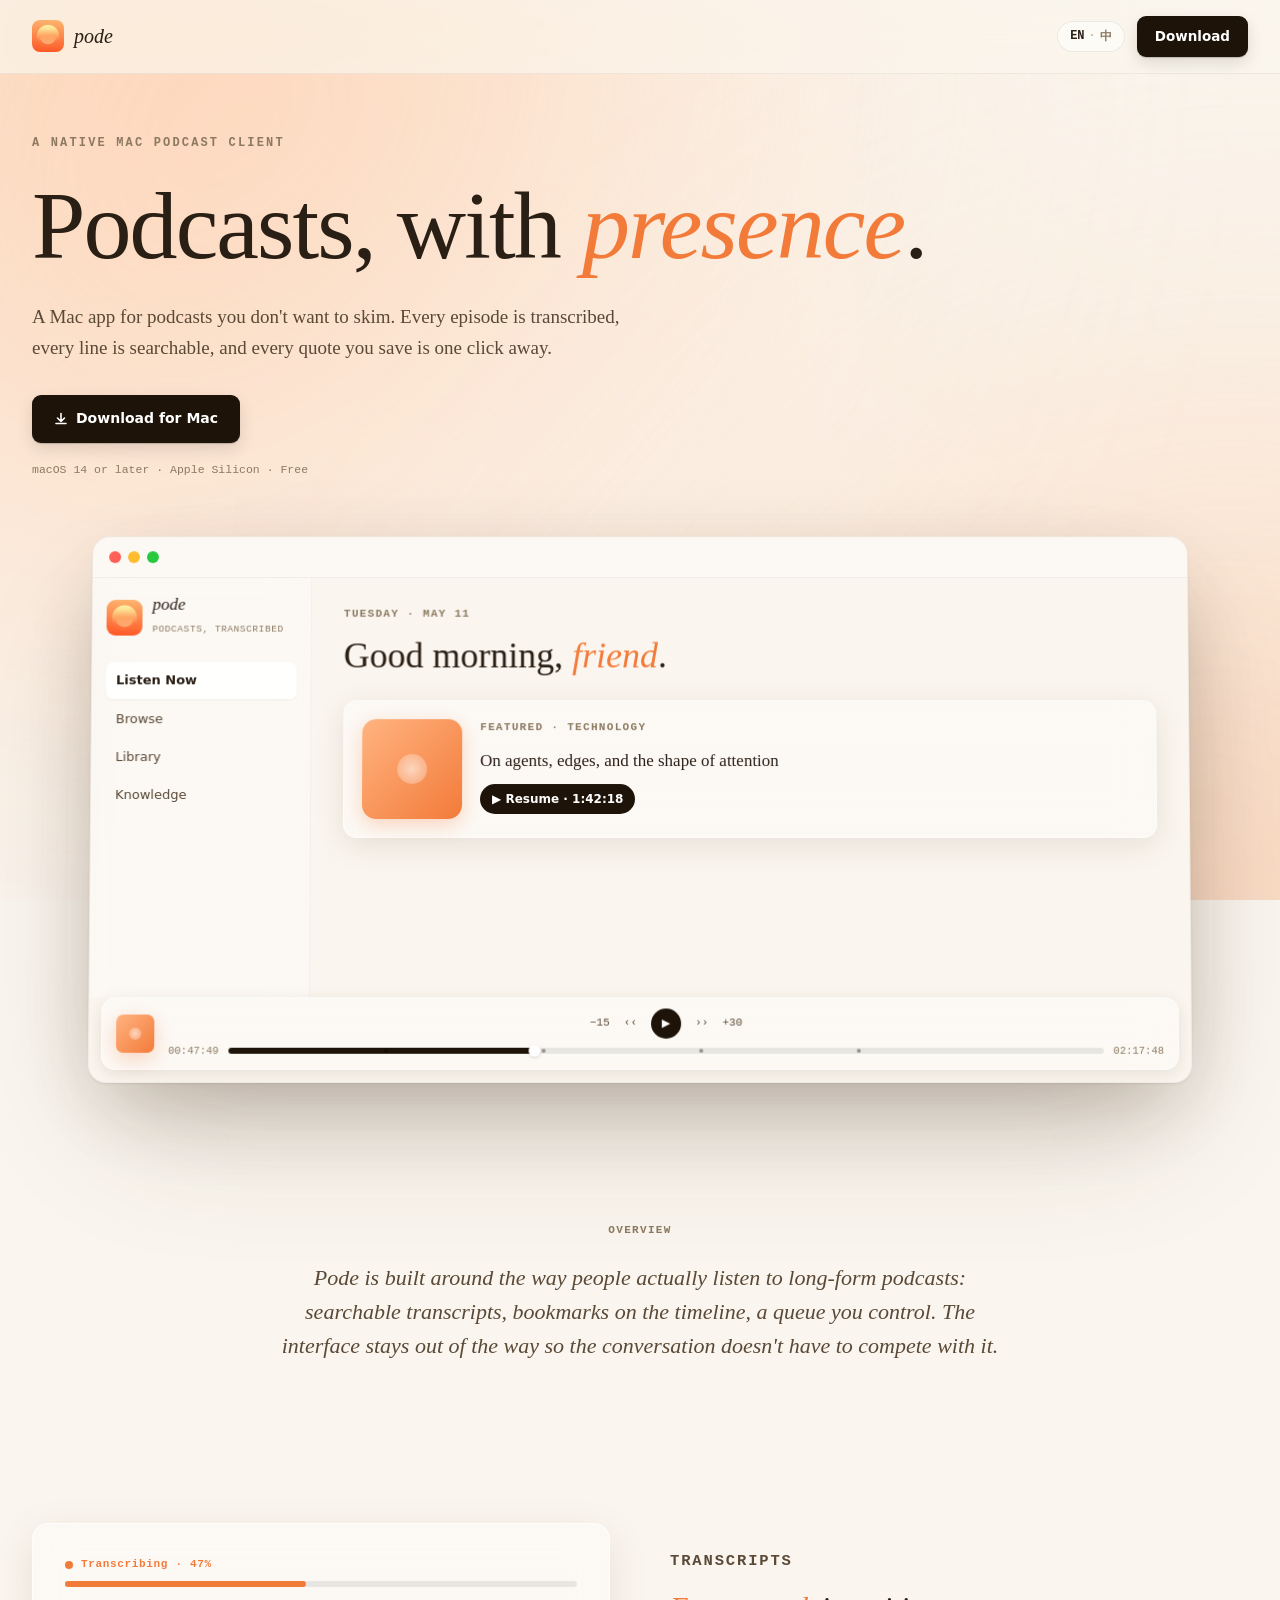
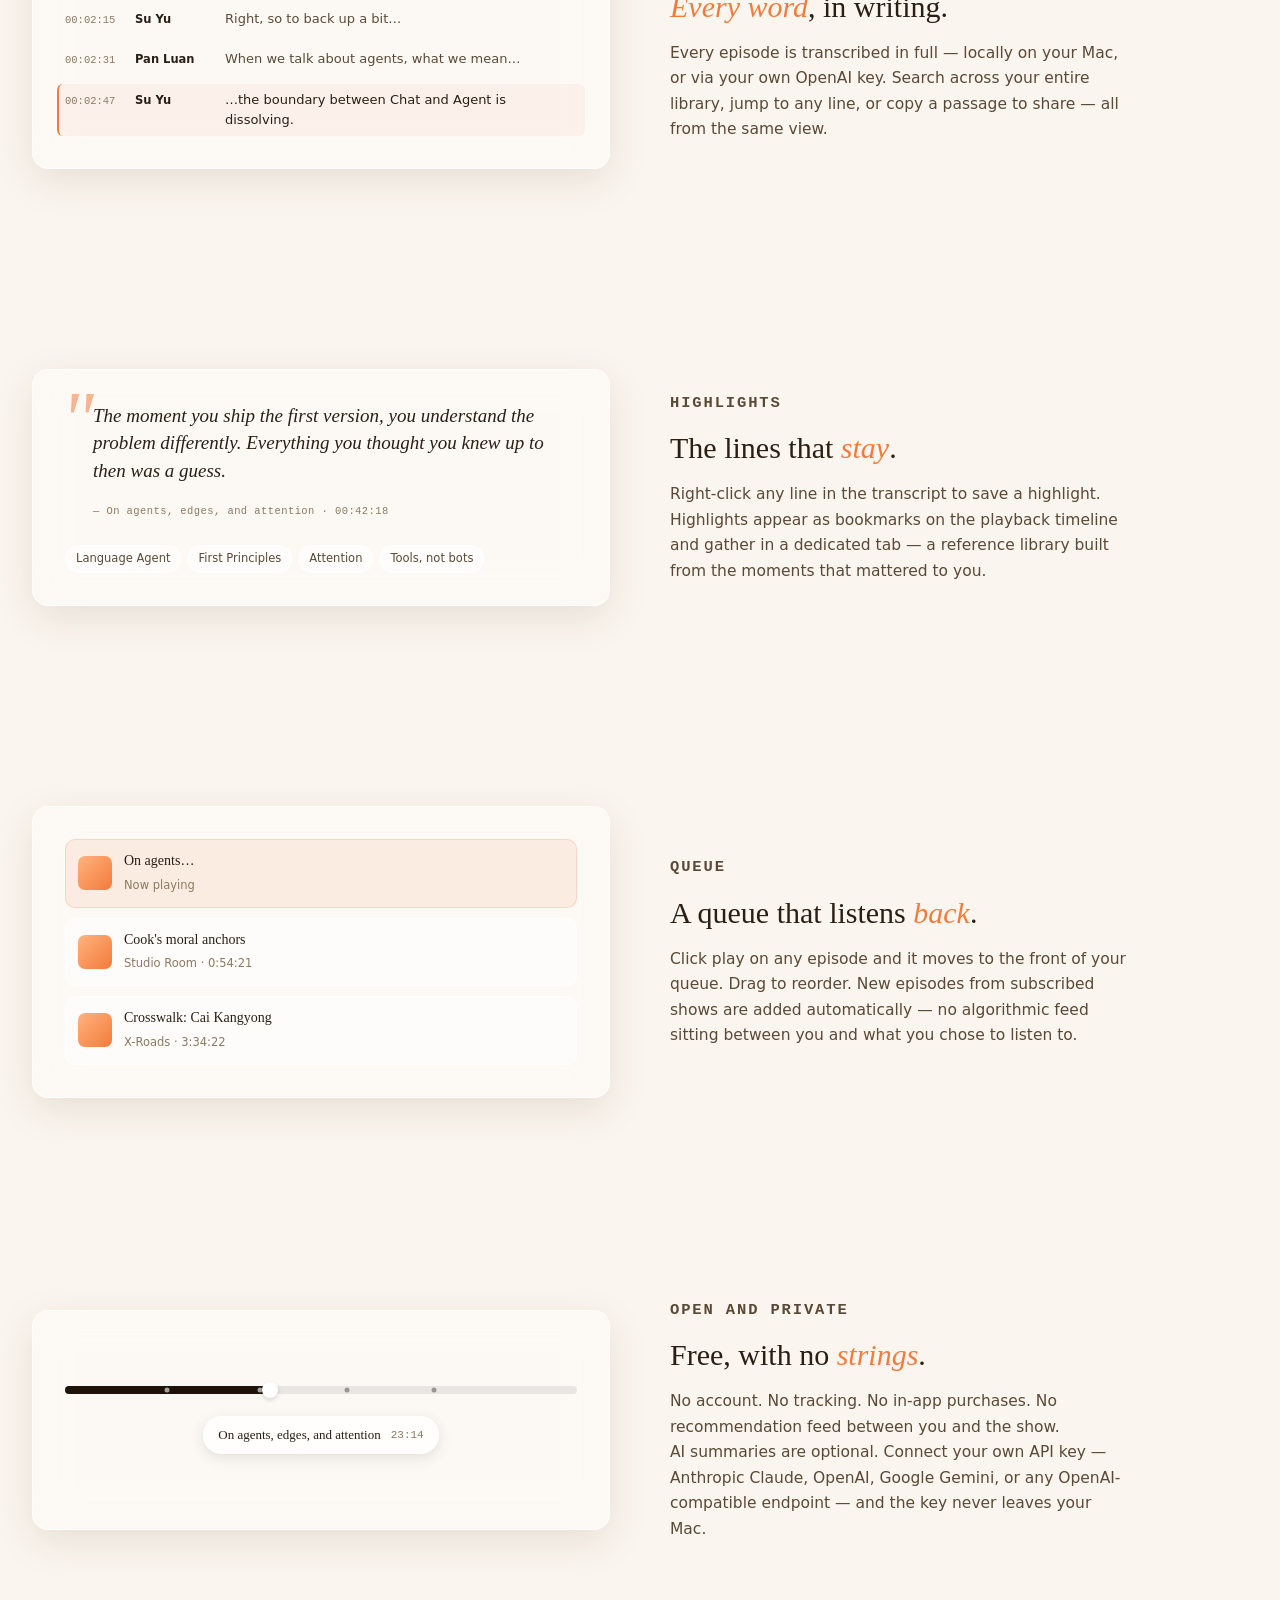
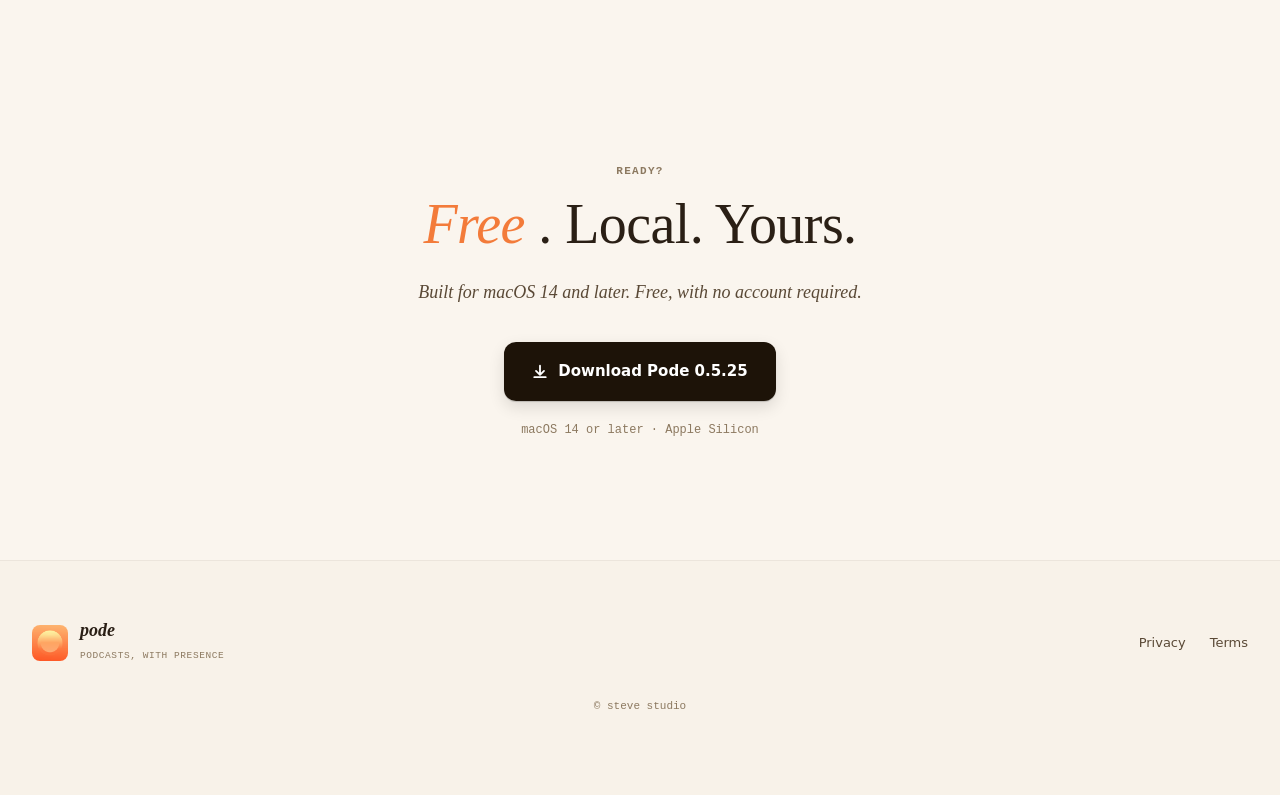
==== docs/index.html @ 4a4b4421 "v0.5.25 — share payload + transcript export carry podecast.cc attribution Every outgoing share now i" ====
<!DOCTYPE html>
<html lang="en" data-theme="light">
<head>
    <meta charset="UTF-8">
    <meta name="viewport" content="width=device-width, initial-scale=1.0">
    <title>Pode — Podcasts, with presence.</title>
    <meta name="description" content="A native Mac app for podcasts you actually want to remember. Beautifully transcribed, quietly organized, built around your attention.">

    <meta property="og:title" content="Pode — Podcasts, with presence.">
    <meta property="og:description" content="A native Mac app for podcasts you actually want to remember.">
    <meta property="og:image" content="./assets/icon-1024.png">
    <meta property="og:type" content="website">
    <meta name="twitter:card" content="summary_large_image">

    <link rel="icon" href="./assets/icon-1024.png">
    <link rel="apple-touch-icon" href="./assets/icon-1024.png">
    <link rel="stylesheet" href="./styles.css">
</head>
<body>
    <div class="bloom" aria-hidden="true">
        <div class="bloom__blob bloom__blob--a"></div>
        <div class="bloom__blob bloom__blob--b"></div>
    </div>

    <!-- ─────────────────  NAV  ───────────────── -->
    <nav class="nav">
        <a class="nav__brand" href="#">
            <img class="nav__icon" src="./assets/icon-128.png" alt="Pode">
            <span class="nav__wordmark">pode</span>
        </a>
        <div class="nav__right">
            <button class="lang-toggle" id="lang-toggle" aria-label="Toggle language">
                <span class="lang-toggle__opt" data-lang-opt="en">EN</span>
                <span class="lang-toggle__sep">·</span>
                <span class="lang-toggle__opt" data-lang-opt="zh">中</span>
            </button>
            <a class="btn btn--primary nav__cta" href="#download">
                <span data-i18n="nav.download">Download</span>
            </a>
        </div>
    </nav>

    <!-- ─────────────────  HERO  ───────────────── -->
    <header class="hero">
        <div class="hero__inner">
            <div class="hero__eyebrow" data-i18n="hero.eyebrow">A NATIVE MAC PODCAST CLIENT</div>

            <h1 class="hero__title">
                <span data-i18n="hero.title.before">Podcasts, with</span>
                <em data-i18n="hero.title.em">presence</em><span data-i18n="hero.title.after">.</span>
            </h1>

            <p class="hero__sub" data-i18n="hero.sub">
                A Mac app for podcasts you don't want to skim. Every episode is
                transcribed, every line is searchable, and every quote you save
                is one click away.
            </p>

            <div class="hero__actions">
                <a class="btn btn--primary btn--lg" href="#download">
                    <svg width="14" height="14" viewBox="0 0 14 14" fill="none" stroke="currentColor" stroke-width="1.6" stroke-linecap="round" stroke-linejoin="round" style="margin-right: 8px;">
                        <path d="M7 1.5v8M3.5 6L7 9.5 10.5 6M2 11.5h10"/>
                    </svg>
                    <span data-i18n="hero.cta.primary">Download for Mac</span>
                </a>
            </div>

            <p class="hero__meta">
                <span data-i18n="hero.req">macOS 14 or later · Apple Silicon · Free</span>
            </p>

            <!-- Hero mockup ----------------------------------------------------->
            <div class="hero__mockup">
                <div class="window">
                    <div class="window__chrome">
                        <span class="dot dot--red"></span>
                        <span class="dot dot--yellow"></span>
                        <span class="dot dot--green"></span>
                    </div>
                    <div class="window__body">
                        <aside class="window__sidebar">
                            <div class="window__brand">
                                <img src="./assets/icon-128.png" alt="">
                                <div>
                                    <strong>pode</strong>
                                    <small data-i18n="mockup.tagline">podcasts, transcribed</small>
                                </div>
                            </div>
                            <ul class="window__nav">
                                <li class="active"><span data-i18n="mockup.nav.listen">Listen Now</span></li>
                                <li><span data-i18n="mockup.nav.browse">Browse</span></li>
                                <li><span data-i18n="mockup.nav.library">Library</span></li>
                                <li><span data-i18n="mockup.nav.knowledge">Knowledge</span></li>
                            </ul>
                        </aside>
                        <main class="window__main">
                            <p class="eyebrow" data-i18n="mockup.today">TUESDAY · MAY 11</p>
                            <h2><span data-i18n="mockup.greeting.before">Good morning,</span> <em data-i18n="mockup.greeting.em">friend</em>.</h2>
                            <div class="window__featured">
                                <div class="window__cover"></div>
                                <div class="window__featured-meta">
                                    <p class="eyebrow" data-i18n="mockup.featured">FEATURED · TECHNOLOGY</p>
                                    <h3 data-i18n="mockup.epTitle">On agents, edges, and the shape of attention</h3>
                                    <div class="window__chip-row">
                                        <span class="chip chip--play">▶ <span data-i18n="mockup.resume">Resume · 1:42:18</span></span>
                                    </div>
                                </div>
                            </div>
                        </main>
                    </div>

                    <div class="window__dock">
                        <div class="window__cover window__cover--mini"></div>
                        <div class="window__dock-mid">
                            <div class="window__transport">
                                <span>−15</span><span>‹‹</span><span class="play">▶</span><span>››</span><span>+30</span>
                            </div>
                            <div class="window__scrub">
                                <span class="time">00:47:49</span>
                                <div class="track">
                                    <div class="track__fill"></div>
                                    <div class="track__dot" style="left: 18%"></div>
                                    <div class="track__dot" style="left: 36%"></div>
                                    <div class="track__dot" style="left: 54%"></div>
                                    <div class="track__dot" style="left: 72%"></div>
                                    <div class="track__handle"></div>
                                </div>
                                <span class="time">02:17:48</span>
                            </div>
                        </div>
                    </div>
                </div>
            </div>
        </div>
    </header>

    <!-- ─────────────────  OVERVIEW  ───────────────── -->
    <!-- A short brand statement between hero and feature sections.
         Sets the product positioning in one paragraph. -->
    <section class="section section--manifesto">
        <div class="section__inner manifesto">
            <p class="eyebrow" data-i18n="manifesto.eyebrow">OVERVIEW</p>
            <p class="manifesto__body" data-i18n="manifesto.body">
                Pode is built around the way people actually listen to long-form
                podcasts: searchable transcripts, bookmarks on the timeline, a
                queue you control. The interface stays out of the way so the
                conversation doesn't have to compete with it.
            </p>
        </div>
    </section>

    <!-- ─────────────────  STORY 1 — Transcription  ───────────────── -->
    <section class="section">
        <div class="section__inner">
            <div class="feature">
                <div class="feature__visual feature__visual--transcribe">
                    <div class="t-stage">
                        <span class="t-stage__dot"></span>
                        <span class="mono" data-i18n="feat.transcribe.stage">Transcribing · 47%</span>
                    </div>
                    <div class="t-bar"><div class="t-bar__fill"></div></div>
                    <div class="t-lines">
                        <div><span class="mono">00:02:15</span><em>Su Yu</em> Right, so to back up a bit…</div>
                        <div><span class="mono">00:02:31</span><em>Pan Luan</em> When we talk about agents, what we mean…</div>
                        <div class="t-line--active"><span class="mono">00:02:47</span><em>Su Yu</em> …the boundary between Chat and Agent is dissolving.</div>
                    </div>
                </div>
                <div class="feature__body">
                    <p class="eyebrow" data-i18n="story.t.eyebrow">TRANSCRIPTS</p>
                    <h3>
                        <em data-i18n="story.t.title.em">Every word</em><span data-i18n="story.t.title.after">, in writing.</span>
                    </h3>
                    <p data-i18n="story.t.body">
                        Every episode is transcribed in full — locally on your Mac,
                        or via your own OpenAI key. Search across your entire
                        library, jump to any line, or copy a passage to share —
                        all from the same view.
                    </p>
                </div>
            </div>
        </div>
    </section>

    <!-- ─────────────────  STORY 2 — Highlights / canon  ───────────────── -->
    <section class="section">
        <div class="section__inner">
            <div class="feature feature--alt">
                <div class="feature__body">
                    <p class="eyebrow" data-i18n="story.h.eyebrow">HIGHLIGHTS</p>
                    <h3>
                        <span data-i18n="story.h.title.before">The lines that</span>
                        <em data-i18n="story.h.title.em">stay</em><span data-i18n="story.h.title.after">.</span>
                    </h3>
                    <p data-i18n="story.h.body">
                        Right-click any line in the transcript to save a highlight.
                        Highlights appear as bookmarks on the playback timeline and
                        gather in a dedicated tab — a reference library built from
                        the moments that mattered to you.
                    </p>
                </div>
                <div class="feature__visual feature__visual--canon">
                    <div class="canon-quote">
                        <span class="canon-quote__mark">"</span>
                        <p data-i18n="story.h.quote">The moment you ship the first version, you understand the problem differently. Everything you thought you knew up to then was a guess.</p>
                        <small data-i18n="story.h.quote.attr">— On agents, edges, and attention · 00:42:18</small>
                    </div>
                    <div class="canon-chips">
                        <span class="ai-chip" data-i18n="story.h.chip1">Language Agent</span>
                        <span class="ai-chip" data-i18n="story.h.chip2">First Principles</span>
                        <span class="ai-chip" data-i18n="story.h.chip3">Attention</span>
                        <span class="ai-chip" data-i18n="story.h.chip4">Tools, not bots</span>
                    </div>
                </div>
            </div>
        </div>
    </section>

    <!-- ─────────────────  STORY 3 — Queue / attention  ───────────────── -->
    <section class="section">
        <div class="section__inner">
            <div class="feature">
                <div class="feature__visual feature__visual--queue">
                    <div class="queue-row queue-row--now">
                        <span class="queue-row__cover"></span>
                        <div>
                            <strong>On agents…</strong>
                            <small data-i18n="feat.queue.now">Now playing</small>
                        </div>
                    </div>
                    <div class="queue-row">
                        <span class="queue-row__cover"></span>
                        <div>
                            <strong data-i18n="feat.queue.up1">Cook's moral anchors</strong>
                            <small>Studio Room · 0:54:21</small>
                        </div>
                    </div>
                    <div class="queue-row">
                        <span class="queue-row__cover"></span>
                        <div>
                            <strong data-i18n="feat.queue.up2">Crosswalk: Cai Kangyong</strong>
                            <small>X-Roads · 3:34:22</small>
                        </div>
                    </div>
                </div>
                <div class="feature__body">
                    <p class="eyebrow" data-i18n="story.q.eyebrow">QUEUE</p>
                    <h3>
                        <span data-i18n="story.q.title.before">A queue that listens</span>
                        <em data-i18n="story.q.title.em">back</em><span data-i18n="story.q.title.after">.</span>
                    </h3>
                    <p data-i18n="story.q.body">
                        Click play on any episode and it moves to the front of
                        your queue. Drag to reorder. New episodes from subscribed
                        shows are added automatically — no algorithmic feed
                        sitting between you and what you chose to listen to.
                    </p>
                </div>
            </div>
        </div>
    </section>

    <!-- ─────────────────  STORY 4 — Interface  ───────────────── -->
    <section class="section">
        <div class="section__inner">
            <div class="feature feature--alt">
                <div class="feature__body">
                    <p class="eyebrow" data-i18n="story.i.eyebrow">OPEN AND PRIVATE</p>
                    <h3>
                        <span data-i18n="story.i.title.before">Free, with no</span>
                        <em data-i18n="story.i.title.em">strings</em><span data-i18n="story.i.title.after">.</span>
                    </h3>
                    <p data-i18n="story.i.body">
                        No account. No tracking. No in-app purchases. No
                        recommendation feed between you and the show.
                    </p>
                    <p data-i18n="story.i.tail">
                        AI summaries are optional. Connect your own API key —
                        Anthropic Claude, OpenAI, Google Gemini, or any
                        OpenAI-compatible endpoint — and the key never leaves
                        your Mac.
                    </p>
                </div>
                <div class="feature__visual feature__visual--scrubber">
                    <div class="mini-track">
                        <div class="mini-track__fill"></div>
                        <div class="mini-track__dot" style="left: 20%"></div>
                        <div class="mini-track__dot" style="left: 38%"></div>
                        <div class="mini-track__dot" style="left: 55%"></div>
                        <div class="mini-track__dot" style="left: 72%"></div>
                        <div class="mini-track__handle"></div>
                    </div>
                    <div class="mini-pill">
                        <span data-i18n="story.i.pillTitle">On agents, edges, and attention</span>
                        <span class="mono">23:14</span>
                    </div>
                </div>
            </div>
        </div>
    </section>

    <!-- ─────────────────  DOWNLOAD  ───────────────── -->
    <section class="section section--cta" id="download">
        <div class="section__inner cta">
            <p class="eyebrow" data-i18n="cta.eyebrow">READY?</p>
            <h2 class="section__title">
                <em data-i18n="cta.title.em">Free</em>
                <span data-i18n="cta.title.after">. Local. Yours.</span>
            </h2>
            <p class="cta__sub" data-i18n="cta.sub">
                Built for macOS 14 and later. Free, with no account required.
            </p>

            <a class="btn btn--primary btn--xl" href="./assets/Pode-0.5.25.dmg" download>
                <svg width="16" height="16" viewBox="0 0 14 14" fill="none" stroke="currentColor" stroke-width="1.6" stroke-linecap="round" stroke-linejoin="round" style="margin-right: 10px;">
                    <path d="M7 1.5v8M3.5 6L7 9.5 10.5 6M2 11.5h10"/>
                </svg>
                <span data-i18n="cta.btn">Download Pode 0.5.25</span>
            </a>

            <p class="cta__meta">
                <span data-i18n="cta.req">macOS 14 or later · Apple Silicon</span>
            </p>
        </div>
    </section>

    <!-- ─────────────────  FOOTER  ───────────────── -->
    <footer class="footer">
        <div class="footer__inner">
            <div class="footer__brand">
                <img src="./assets/icon-128.png" alt="">
                <div>
                    <strong>pode</strong>
                    <small data-i18n="footer.tagline">podcasts, with presence</small>
                </div>
            </div>
            <div class="footer__links">
                <a href="./privacy.html" data-i18n="footer.privacy">Privacy</a>
                <a href="./terms.html" data-i18n="footer.terms">Terms</a>
            </div>
            <p class="footer__copy" data-i18n="footer.copy">© steve studio</p>
        </div>
    </footer>

    <script src="./app.js"></script>
</body>
</html>
---- docs/styles.css ----
/* =============================================================
   Pode website — mirrors the macOS app's design tokens directly.
   Paper-warm canvas, orange bloom, italic serif headlines,
   liquid-glass surfaces, Ink hierarchy.
   ============================================================= */

:root {
    /* Paper background — same cream the app uses for its canvas. */
    --paper:           #faf5ee;
    --paper-deep:      #f4ede0;

    /* Ink scale — warm dark browns, not pure black. */
    --ink-primary:     #2a1f15;
    --ink-secondary:   #5a4936;
    --ink-tertiary:    #8c7960;
    --ink-on-paper:    #1d1308;

    /* Brand orange — from the app icon's gradient. */
    --accent:          #f37b3a;
    --accent-soft:     #fbd3b6;
    --accent-deep:     #d85a1a;

    /* Glass surfaces — translucent white over the bloom. */
    --glass:           rgba(255, 255, 255, 0.42);
    --glass-strong:    rgba(255, 255, 255, 0.62);
    --glass-stroke:    rgba(255, 255, 255, 0.55);
    --glass-shadow:    rgba(60, 40, 20, 0.10);

    /* Typography — system fonts that match the app's serif/sans/mono. */
    --serif:           "New York", "Iowan Old Style", Georgia, "PingFang SC", "Songti SC", serif;
    --sans:            -apple-system, BlinkMacSystemFont, "SF Pro Text", "PingFang SC", system-ui, sans-serif;
    --mono:            "SF Mono", "JetBrains Mono", ui-monospace, monospace;

    --radius-card:     16px;
    --radius-pill:     999px;

    /* Page rhythm. */
    --max-width:       1240px;
    --gutter:          32px;
}

* { box-sizing: border-box; margin: 0; padding: 0; }

html { scroll-behavior: smooth; }

body {
    font-family: var(--sans);
    color: var(--ink-primary);
    background: var(--paper);
    line-height: 1.55;
    -webkit-font-smoothing: antialiased;
    -moz-osx-font-smoothing: grayscale;
    overflow-x: hidden;
}

/* ─────  Bloom layer  ───── */
/* Soft warm radial blooms behind everything — same idea as the app's
   BloomLayer view: two large orange blobs to give the cream paper a
   warm, lit-from-within feel. Fixed position so they stay anchored
   as the user scrolls. */
.bloom {
    position: fixed;
    inset: 0;
    z-index: -1;
    overflow: hidden;
    pointer-events: none;
}
.bloom__blob {
    position: absolute;
    width: 1200px;
    height: 1200px;
    border-radius: 50%;
    filter: blur(180px);
    opacity: 0.55;
}
.bloom__blob--a {
    top: -400px;
    left: -300px;
    background: radial-gradient(circle at 30% 30%, #ffaa6f 0%, #ffd9bd 50%, transparent 70%);
}
.bloom__blob--b {
    bottom: -500px;
    right: -400px;
    background: radial-gradient(circle at 70% 70%, #f37b3a 0%, #ffc99e 45%, transparent 70%);
    opacity: 0.35;
}

/* ─────  Shared text styles  ───── */
.eyebrow {
    font-family: var(--mono);
    font-size: 11px;
    letter-spacing: 0.12em;
    color: var(--ink-tertiary);
    font-weight: 600;
    text-transform: uppercase;
    margin-bottom: 14px;
}

.mono { font-family: var(--mono); }

em {
    font-family: var(--serif);
    font-style: italic;
    color: var(--accent);
    font-weight: 500;
}

/* ─────  NAV  ───── */
.nav {
    position: sticky;
    top: 0;
    z-index: 50;
    display: flex;
    align-items: center;
    justify-content: space-between;
    padding: 16px var(--gutter);
    backdrop-filter: blur(20px) saturate(150%);
    -webkit-backdrop-filter: blur(20px) saturate(150%);
    background: rgba(250, 245, 238, 0.7);
    border-bottom: 1px solid rgba(60, 40, 20, 0.06);
}

.nav__brand {
    display: flex;
    align-items: center;
    gap: 10px;
    text-decoration: none;
    color: inherit;
}

.nav__icon {
    width: 32px;
    height: 32px;
    border-radius: 8px;
}

.nav__wordmark {
    font-family: var(--serif);
    font-style: italic;
    font-size: 20px;
    font-weight: 500;
    color: var(--ink-primary);
}

.nav__right {
    display: flex;
    align-items: center;
    gap: 12px;
}

/* ─────  Language toggle  ───── */
.lang-toggle {
    display: inline-flex;
    align-items: center;
    gap: 4px;
    padding: 6px 12px;
    font-family: var(--mono);
    font-size: 12px;
    font-weight: 600;
    color: var(--ink-tertiary);
    background: rgba(255, 255, 255, 0.5);
    border: 1px solid rgba(60, 40, 20, 0.08);
    border-radius: var(--radius-pill);
    cursor: pointer;
    transition: color 120ms ease, background 120ms ease;
}
.lang-toggle:hover {
    color: var(--ink-primary);
    background: rgba(255, 255, 255, 0.75);
}
.lang-toggle__opt {
    transition: color 120ms ease;
}
.lang-toggle__opt[data-lang-active] {
    color: var(--ink-primary);
}
.lang-toggle__sep {
    color: var(--ink-tertiary);
    opacity: 0.5;
}

/* ─────  Buttons  ───── */
.btn {
    display: inline-flex;
    align-items: center;
    justify-content: center;
    padding: 10px 18px;
    font-family: var(--sans);
    font-size: 13.5px;
    font-weight: 600;
    text-decoration: none;
    border-radius: 9px;
    cursor: pointer;
    transition: transform 150ms ease, box-shadow 150ms ease, background 120ms ease;
    border: none;
    white-space: nowrap;
}

.btn--primary {
    background: var(--ink-on-paper);
    color: #fff;
    box-shadow: 0 1px 1px rgba(0, 0, 0, 0.18), 0 6px 16px rgba(0, 0, 0, 0.12);
}
.btn--primary:hover {
    transform: translateY(-1px);
    box-shadow: 0 2px 2px rgba(0, 0, 0, 0.18), 0 10px 22px rgba(0, 0, 0, 0.16);
}

.btn--ghost {
    background: rgba(255, 255, 255, 0.7);
    color: var(--ink-primary);
    border: 1px solid rgba(60, 40, 20, 0.10);
}
.btn--ghost:hover {
    background: rgba(255, 255, 255, 0.9);
}

.btn--lg {
    padding: 13px 22px;
    font-size: 14px;
}
.btn--xl {
    padding: 18px 28px;
    font-size: 15px;
    border-radius: 12px;
}

/* ─────  HERO  ───── */
.hero {
    padding: 60px var(--gutter) 80px;
}

.hero__inner {
    max-width: var(--max-width);
    margin: 0 auto;
}

.hero__eyebrow {
    font-family: var(--mono);
    font-size: 12px;
    font-weight: 700;
    letter-spacing: 0.18em;
    color: var(--ink-tertiary);
    text-transform: uppercase;
    margin-bottom: 24px;
}

.hero__title {
    font-family: var(--serif);
    font-weight: 500;
    font-size: clamp(48px, 8vw, 96px);
    line-height: 1.02;
    letter-spacing: -0.02em;
    color: var(--ink-primary);
    margin-bottom: 28px;
    max-width: 900px;
}
.hero__title em {
    color: var(--accent);
}

.hero__sub {
    font-family: var(--serif);
    font-size: 19px;
    line-height: 1.6;
    color: var(--ink-secondary);
    max-width: 620px;
    margin-bottom: 32px;
}

.hero__actions {
    display: flex;
    flex-wrap: wrap;
    gap: 12px;
    margin-bottom: 18px;
}

.hero__meta {
    font-family: var(--mono);
    font-size: 11.5px;
    color: var(--ink-tertiary);
    margin-bottom: 56px;
}

/* ─────  Window mockup  ───── */
/* A simplified rendering of the app — gives visitors a feel without
   needing live screenshots. Static CSS only, no images required. */
.hero__mockup {
    perspective: 2200px;
}
.window {
    background: var(--paper);
    border-radius: 18px;
    box-shadow:
        0 1px 2px rgba(0, 0, 0, 0.08),
        0 30px 80px -20px rgba(60, 40, 20, 0.30),
        0 60px 140px -30px rgba(60, 40, 20, 0.20);
    overflow: hidden;
    transform: rotateX(2deg);
    max-width: 1100px;
    margin: 0 auto;
    border: 1px solid rgba(60, 40, 20, 0.06);
}
.window__chrome {
    display: flex;
    gap: 7px;
    padding: 14px 16px;
    background: rgba(255, 255, 255, 0.4);
    border-bottom: 1px solid rgba(60, 40, 20, 0.06);
}
.dot {
    width: 12px;
    height: 12px;
    border-radius: 50%;
}
.dot--red    { background: #ff5f57; }
.dot--yellow { background: #febc2e; }
.dot--green  { background: #28c840; }

.window__body {
    display: grid;
    grid-template-columns: 220px 1fr;
    gap: 0;
    min-height: 420px;
}

.window__sidebar {
    padding: 18px 14px;
    background: rgba(255, 255, 255, 0.35);
    backdrop-filter: blur(20px);
    border-right: 1px solid rgba(60, 40, 20, 0.04);
}
.window__brand {
    display: flex;
    align-items: center;
    gap: 10px;
    margin-bottom: 24px;
}
.window__brand img {
    width: 36px;
    height: 36px;
    border-radius: 9px;
}
.window__brand strong {
    font-family: var(--serif);
    font-style: italic;
    font-size: 17px;
    font-weight: 500;
    color: var(--ink-primary);
    display: block;
    line-height: 1.1;
}
.window__brand small {
    font-family: var(--mono);
    font-size: 9.5px;
    color: var(--ink-tertiary);
    letter-spacing: 0.06em;
    text-transform: uppercase;
}
.window__nav {
    list-style: none;
}
.window__nav li {
    padding: 8px 10px;
    font-size: 13px;
    color: var(--ink-secondary);
    border-radius: 7px;
    margin-bottom: 2px;
}
.window__nav li.active {
    background: rgba(255, 255, 255, 0.95);
    color: var(--ink-primary);
    font-weight: 600;
    box-shadow: 0 1px 2px rgba(60, 40, 20, 0.06);
}

.window__main {
    padding: 28px 32px;
}
.window__main h2 {
    font-family: var(--serif);
    font-weight: 500;
    font-size: 36px;
    line-height: 1.1;
    color: var(--ink-primary);
    margin-bottom: 24px;
}

.window__featured {
    display: flex;
    gap: 18px;
    padding: 18px;
    background: var(--glass);
    border: 1px solid var(--glass-stroke);
    border-radius: 14px;
    backdrop-filter: blur(20px);
    -webkit-backdrop-filter: blur(20px);
    box-shadow: 0 8px 30px var(--glass-shadow);
}
.window__cover {
    width: 100px;
    height: 100px;
    border-radius: 14px;
    background: linear-gradient(135deg, #ffb380 0%, #f37b3a 100%);
    box-shadow: 0 6px 20px rgba(243, 123, 58, 0.30);
    position: relative;
    flex-shrink: 0;
}
.window__cover::after {
    content: "";
    position: absolute;
    inset: 35%;
    background: radial-gradient(circle, rgba(255, 255, 255, 0.6), rgba(255, 255, 255, 0.15));
    border-radius: 50%;
}
.window__cover--mini {
    width: 38px;
    height: 38px;
    border-radius: 7px;
}
.window__featured-meta {
    flex: 1;
}
.window__featured-meta h3 {
    font-family: var(--serif);
    font-weight: 500;
    font-size: 17px;
    line-height: 1.3;
    color: var(--ink-primary);
    margin: 6px 0 12px;
}
.window__chip-row {
    display: flex;
    gap: 8px;
}
.chip {
    font-family: var(--sans);
    font-size: 12px;
    font-weight: 600;
    padding: 6px 12px;
    border-radius: var(--radius-pill);
    background: var(--ink-on-paper);
    color: #fff;
}

.window__dock {
    display: flex;
    align-items: center;
    gap: 14px;
    padding: 10px 14px;
    margin: 0 12px 12px;
    border-radius: 14px;
    background: var(--glass);
    border: 1px solid var(--glass-stroke);
    backdrop-filter: blur(20px);
    -webkit-backdrop-filter: blur(20px);
    box-shadow: 0 4px 16px var(--glass-shadow);
}
.window__dock-mid {
    flex: 1;
    display: flex;
    flex-direction: column;
    gap: 4px;
}
.window__transport {
    display: flex;
    align-items: center;
    justify-content: center;
    gap: 14px;
    font-family: var(--mono);
    font-size: 11px;
    color: var(--ink-secondary);
}
.window__transport .play {
    width: 30px;
    height: 30px;
    background: var(--ink-on-paper);
    color: #fff;
    border-radius: 50%;
    display: inline-flex;
    align-items: center;
    justify-content: center;
    font-family: var(--sans);
    font-size: 11px;
}
.window__scrub {
    display: flex;
    align-items: center;
    gap: 10px;
}
.window__scrub .time {
    font-family: var(--mono);
    font-size: 10.5px;
    color: var(--ink-tertiary);
    min-width: 50px;
}
.window__scrub .time:last-child {
    text-align: right;
}
.track {
    position: relative;
    flex: 1;
    height: 6px;
    background: rgba(0, 0, 0, 0.08);
    border-radius: 3px;
}
.track__fill {
    position: absolute;
    inset: 0 65% 0 0;
    background: var(--ink-on-paper);
    border-radius: 3px;
}
.track__dot {
    position: absolute;
    top: 50%;
    transform: translate(-50%, -50%);
    width: 4px;
    height: 4px;
    border-radius: 50%;
    background: rgba(0, 0, 0, 0.35);
}
.track__handle {
    position: absolute;
    top: 50%;
    left: 35%;
    transform: translate(-50%, -50%);
    width: 12px;
    height: 12px;
    border-radius: 50%;
    background: #fff;
    box-shadow: 0 1px 3px rgba(0, 0, 0, 0.15);
}

/* ─────  Sections  ───── */
.section {
    padding: 100px var(--gutter);
}
.section--features {
    background: linear-gradient(180deg, transparent 0%, rgba(255, 218, 184, 0.18) 50%, transparent 100%);
}
.section--cta {
    padding: 120px var(--gutter);
}
.section__inner {
    max-width: var(--max-width);
    margin: 0 auto;
}

.section__title {
    font-family: var(--serif);
    font-weight: 500;
    font-size: clamp(36px, 5vw, 56px);
    line-height: 1.1;
    letter-spacing: -0.01em;
    color: var(--ink-primary);
    margin-bottom: 48px;
    max-width: 880px;
}

/* ─────  Philosophy cards  ───── */
.cards {
    display: grid;
    grid-template-columns: repeat(auto-fit, minmax(280px, 1fr));
    gap: 20px;
}
.card {
    padding: 28px;
    background: var(--glass);
    border: 1px solid var(--glass-stroke);
    border-radius: var(--radius-card);
    backdrop-filter: blur(20px);
    -webkit-backdrop-filter: blur(20px);
    box-shadow: 0 8px 30px var(--glass-shadow);
    transition: transform 200ms ease, box-shadow 200ms ease;
}
.card:hover {
    transform: translateY(-3px);
    box-shadow: 0 14px 40px rgba(60, 40, 20, 0.14);
}
.card h3 {
    font-family: var(--serif);
    font-weight: 500;
    font-size: 22px;
    line-height: 1.2;
    color: var(--ink-primary);
    margin-bottom: 12px;
}
.card p {
    font-size: 14.5px;
    line-height: 1.6;
    color: var(--ink-secondary);
}

/* ─────  Feature blocks  ───── */
.features {
    display: flex;
    flex-direction: column;
    gap: 80px;
}
.feature {
    display: grid;
    grid-template-columns: 1fr 1fr;
    gap: 60px;
    align-items: center;
}
.feature--alt {
    direction: rtl;
}
.feature--alt > * {
    direction: ltr;
}
.feature__body h3 {
    font-family: var(--serif);
    font-weight: 500;
    font-size: 30px;
    line-height: 1.2;
    color: var(--ink-primary);
    margin-bottom: 16px;
}
.feature__body p {
    font-size: 15.5px;
    line-height: 1.65;
    color: var(--ink-secondary);
    max-width: 460px;
}
.feature__visual {
    padding: 32px;
    background: var(--glass);
    border: 1px solid var(--glass-stroke);
    border-radius: var(--radius-card);
    backdrop-filter: blur(20px);
    -webkit-backdrop-filter: blur(20px);
    box-shadow: 0 12px 40px var(--glass-shadow);
    min-height: 220px;
    display: flex;
    flex-direction: column;
    justify-content: center;
}

/* Mini scrubber visual */
.feature__visual--scrubber { gap: 22px; }
.mini-track {
    position: relative;
    height: 8px;
    background: rgba(0, 0, 0, 0.08);
    border-radius: 4px;
}
.mini-track__fill {
    position: absolute;
    inset: 0 60% 0 0;
    background: var(--ink-on-paper);
    border-radius: 4px;
}
.mini-track__dot {
    position: absolute;
    top: 50%;
    transform: translate(-50%, -50%);
    width: 5px;
    height: 5px;
    border-radius: 50%;
    background: rgba(0, 0, 0, 0.35);
}
.mini-track__dot:nth-child(2),
.mini-track__dot:nth-child(3) {
    background: rgba(255, 255, 255, 0.6);
}
.mini-track__handle {
    position: absolute;
    top: 50%;
    left: 40%;
    transform: translate(-50%, -50%);
    width: 16px;
    height: 16px;
    border-radius: 50%;
    background: #fff;
    box-shadow: 0 2px 4px rgba(0, 0, 0, 0.15);
}
.mini-pill {
    align-self: center;
    display: inline-flex;
    align-items: center;
    gap: 10px;
    padding: 8px 14px;
    background: rgba(255, 255, 255, 0.7);
    backdrop-filter: blur(20px);
    border: 1px solid rgba(255, 255, 255, 0.7);
    border-radius: var(--radius-pill);
    box-shadow: 0 4px 14px rgba(60, 40, 20, 0.12);
    font-family: var(--serif);
    font-size: 13px;
    color: var(--ink-primary);
}
.mini-pill .mono {
    font-size: 11px;
    color: var(--ink-tertiary);
}

/* Queue visual */
.feature__visual--queue {
    gap: 10px;
}
.queue-row {
    display: flex;
    align-items: center;
    gap: 12px;
    padding: 10px 12px;
    background: rgba(255, 255, 255, 0.45);
    border: 1px solid rgba(255, 255, 255, 0.5);
    border-radius: 10px;
}
.queue-row--now {
    background: rgba(243, 123, 58, 0.10);
    border-color: rgba(243, 123, 58, 0.20);
}
.queue-row__cover {
    width: 34px;
    height: 34px;
    border-radius: 7px;
    background: linear-gradient(135deg, #ffb380 0%, #f37b3a 100%);
    flex-shrink: 0;
}
.queue-row strong {
    display: block;
    font-family: var(--serif);
    font-weight: 500;
    font-size: 14px;
    color: var(--ink-primary);
}
.queue-row small {
    font-family: var(--sans);
    font-size: 11.5px;
    color: var(--ink-tertiary);
}

/* Transcribe visual */
.t-stage {
    display: flex;
    align-items: center;
    gap: 8px;
    margin-bottom: 8px;
}
.t-stage__dot {
    width: 8px;
    height: 8px;
    border-radius: 50%;
    background: var(--accent);
    animation: pulse 1.2s infinite ease-out;
}
.t-stage .mono {
    font-size: 11px;
    color: var(--accent);
    font-weight: 600;
    letter-spacing: 0.06em;
}
@keyframes pulse {
    0%, 100% { opacity: 1; transform: scale(1); }
    50%      { opacity: 0.4; transform: scale(0.85); }
}
.t-bar {
    height: 6px;
    background: rgba(0, 0, 0, 0.08);
    border-radius: 3px;
    margin-bottom: 16px;
}
.t-bar__fill {
    width: 47%;
    height: 100%;
    background: var(--accent);
    border-radius: 3px;
}
.t-lines {
    display: flex;
    flex-direction: column;
    gap: 8px;
    font-size: 13px;
}
.t-lines > div {
    display: grid;
    grid-template-columns: 58px 78px 1fr;
    gap: 12px;
    align-items: baseline;
    padding: 6px 0;
    color: var(--ink-secondary);
}
.t-lines em {
    color: var(--ink-primary);
    font-style: normal;
    font-family: var(--sans);
    font-weight: 600;
    font-size: 11.5px;
}
.t-lines .mono {
    font-size: 10.5px;
    color: var(--ink-tertiary);
}
.t-line--active {
    color: var(--ink-primary) !important;
    background: rgba(243, 123, 58, 0.06);
    border-radius: 6px;
    padding: 6px 8px !important;
    margin: 0 -8px;
    border-left: 2px solid var(--accent);
    padding-left: 6px !important;
}

/* AI visual */
.feature__visual--ai { gap: 14px; }
.ai-tabs {
    display: flex;
    gap: 6px;
    padding: 4px;
    background: rgba(0, 0, 0, 0.04);
    border-radius: 9px;
    align-self: flex-start;
}
.ai-tab {
    padding: 6px 14px;
    font-size: 12px;
    font-weight: 500;
    color: var(--ink-secondary);
    border-radius: 6px;
    cursor: default;
}
.ai-tab--on {
    background: rgba(255, 255, 255, 0.95);
    color: var(--ink-primary);
    font-weight: 600;
    box-shadow: 0 1px 2px rgba(60, 40, 20, 0.06);
}
.ai-text {
    font-family: var(--serif);
    font-size: 14px;
    line-height: 1.6;
    color: var(--ink-secondary);
}
.ai-chips {
    display: flex;
    flex-wrap: wrap;
    gap: 6px;
    margin-top: 4px;
}
.ai-chip {
    font-size: 11.5px;
    font-weight: 500;
    color: var(--ink-secondary);
    padding: 4px 10px;
    background: rgba(255, 255, 255, 0.55);
    border: 1px solid rgba(255, 255, 255, 0.6);
    border-radius: var(--radius-pill);
}

/* ─────  Manifesto  ───── */
/* A single centered paragraph between the hero and the feature stories.
   Reads like the opening paragraph of a printed essay — wider line height,
   more breathing room, no card surface around it. */
.section--manifesto {
    padding-top: 60px;
    padding-bottom: 60px;
}
.manifesto {
    max-width: 720px;
    margin: 0 auto;
    text-align: center;
}
.manifesto .eyebrow {
    margin-bottom: 22px;
}
.manifesto__body {
    font-family: var(--serif);
    font-size: 22px;
    line-height: 1.55;
    color: var(--ink-secondary);
    font-style: italic;
}
@media (max-width: 700px) {
    .manifesto__body { font-size: 18px; }
}

/* ─────  Canon-quote (Story 2 visual)  ───── */
/* Magazine-style pull quote — oversize opening mark, serif italic body,
   small monospaced attribution. */
.feature__visual--canon {
    gap: 18px;
}
.canon-quote {
    position: relative;
    padding-left: 28px;
}
.canon-quote__mark {
    position: absolute;
    top: -22px;
    left: -4px;
    font-family: var(--serif);
    font-size: 78px;
    line-height: 1;
    color: var(--accent);
    opacity: 0.55;
    font-style: italic;
}
.canon-quote p {
    font-family: var(--serif);
    font-style: italic;
    font-size: 19px;
    line-height: 1.45;
    color: var(--ink-primary);
    margin-bottom: 12px;
}
.canon-quote small {
    font-family: var(--mono);
    font-size: 10.5px;
    color: var(--ink-tertiary);
    letter-spacing: 0.04em;
}
.canon-chips {
    display: flex;
    flex-wrap: wrap;
    gap: 6px;
    margin-top: 6px;
}

/* CJK refinement — the giant decorative `"` reads weird at large sizes
   in Chinese context. Use a Chinese left curly quote instead. */
html[data-lang="zh"] .canon-quote__mark::before {
    content: "「";
}
html[data-lang="zh"] .canon-quote__mark {
    /* Hide the literal " character and replace with the ::before */
    font-size: 0;
}
html[data-lang="zh"] .canon-quote__mark::before {
    font-size: 78px;
}

/* ─────  Also section (bento) — retained for any future use  ───── */
.also {
    display: grid;
    grid-template-columns: repeat(auto-fit, minmax(260px, 1fr));
    gap: 18px;
}
.also__item {
    padding: 22px 22px 24px;
    background: rgba(255, 255, 255, 0.35);
    border: 1px solid rgba(255, 255, 255, 0.5);
    border-radius: var(--radius-card);
    backdrop-filter: blur(14px);
}
.also__item h4 {
    font-family: var(--serif);
    font-weight: 500;
    font-size: 17px;
    margin-bottom: 8px;
    color: var(--ink-primary);
}
.also__item p {
    font-size: 13.5px;
    line-height: 1.55;
    color: var(--ink-secondary);
}

/* ─────  CTA section  ───── */
.cta {
    text-align: center;
}
.cta__sub {
    font-family: var(--serif);
    font-size: 18px;
    line-height: 1.5;
    color: var(--ink-secondary);
    max-width: 580px;
    margin: 0 auto 36px;
    font-style: italic;
}
.cta__meta {
    font-family: var(--mono);
    font-size: 12px;
    color: var(--ink-tertiary);
    margin-top: 20px;
}
.cta .btn {
    margin: 0 auto;
}
.cta .section__title {
    text-align: center;
    margin: 0 auto 24px;
}

/* ─────  Footer  ───── */
.footer {
    padding: 60px var(--gutter) 80px;
    border-top: 1px solid rgba(60, 40, 20, 0.06);
    background: rgba(244, 237, 224, 0.4);
}
.footer__inner {
    max-width: var(--max-width);
    margin: 0 auto;
    display: flex;
    flex-wrap: wrap;
    align-items: center;
    justify-content: space-between;
    gap: 24px;
}
.footer__brand {
    display: flex;
    align-items: center;
    gap: 12px;
}
.footer__brand img {
    width: 36px;
    height: 36px;
    border-radius: 8px;
}
.footer__brand strong {
    font-family: var(--serif);
    font-style: italic;
    font-size: 18px;
    color: var(--ink-primary);
    display: block;
    line-height: 1.1;
}
.footer__brand small {
    font-family: var(--mono);
    font-size: 9.5px;
    color: var(--ink-tertiary);
    letter-spacing: 0.06em;
    text-transform: uppercase;
}
.footer__links {
    display: flex;
    gap: 24px;
}
.footer__links a {
    font-size: 13px;
    font-weight: 500;
    color: var(--ink-secondary);
    text-decoration: none;
    transition: color 120ms ease;
}
.footer__links a:hover {
    color: var(--accent);
}
.footer__copy {
    font-family: var(--mono);
    font-size: 11px;
    color: var(--ink-tertiary);
    width: 100%;
    text-align: center;
    margin-top: 8px;
}

/* ─────  Chinese typography tweaks  ───── */
/* When the user picks 中文, the serif italics don't read as well — the
   system Chinese serif (PingFang SC fallback to Songti) doesn't have a
   true italic variant. Soften the italic treatment for CJK so the
   headlines still feel deliberate. */
html[data-lang="zh"] em {
    font-style: normal;
    font-weight: 600;
    color: var(--accent);
}

html[data-lang="zh"] body {
    font-family: -apple-system, BlinkMacSystemFont, "SF Pro Text", "PingFang SC", "Microsoft YaHei", system-ui, sans-serif;
}

/* ─────  Responsive  ───── */
@media (max-width: 900px) {
    :root { --gutter: 20px; }

    .hero { padding: 40px var(--gutter) 60px; }
    .hero__title { font-size: clamp(40px, 11vw, 64px); }
    .hero__sub { font-size: 17px; }

    .section { padding: 70px var(--gutter); }
    .section--cta { padding: 90px var(--gutter); }

    .window__body { grid-template-columns: 1fr; }
    .window__sidebar { display: none; }

    .feature {
        grid-template-columns: 1fr;
        gap: 30px;
    }
    .feature--alt {
        direction: ltr;
    }

    .footer__inner {
        flex-direction: column;
        text-align: center;
    }
}

@media (max-width: 560px) {
    .nav__cta { display: none; }
    .hero__actions { flex-direction: column; align-items: stretch; }
    .hero__actions .btn { width: 100%; }
}

/* =============================================================
   Legal pages — privacy / terms. One-column long-form reading
   layout that reuses the paper canvas + ink hierarchy from the
   main page, no glass cards.
   ============================================================= */
.legal {
    max-width: 720px;
    margin: 0 auto;
    padding: 100px var(--gutter) 140px;
}
.legal__eyebrow {
    font-family: var(--mono);
    font-size: 10.5px;
    letter-spacing: 0.18em;
    text-transform: uppercase;
    color: var(--ink-tertiary);
    margin-bottom: 14px;
}
.legal h1 {
    font-family: var(--serif);
    font-weight: 500;
    font-size: 44px;
    line-height: 1.1;
    color: var(--ink-primary);
    margin: 0 0 8px;
    letter-spacing: -0.01em;
}
.legal__meta {
    font-family: var(--mono);
    font-size: 11px;
    color: var(--ink-tertiary);
    margin-bottom: 40px;
}
.legal h2 {
    font-family: var(--serif);
    font-weight: 500;
    font-size: 22px;
    color: var(--ink-primary);
    margin: 36px 0 12px;
    letter-spacing: -0.005em;
}
.legal p, .legal li {
    font-family: var(--serif);
    font-size: 16px;
    line-height: 1.65;
    color: var(--ink-secondary);
}
.legal p {
    margin: 0 0 14px;
}
.legal ul {
    padding-left: 22px;
    margin: 0 0 14px;
}
.legal li {
    margin-bottom: 6px;
}
.legal code,
.legal kbd {
    font-family: var(--mono);
    font-size: 13px;
    background: rgba(0, 0, 0, 0.05);
    padding: 1px 6px;
    border-radius: 4px;
    color: var(--ink-primary);
}
.legal a {
    color: var(--accent-deep);
    text-decoration: none;
    border-bottom: 1px solid rgba(216, 90, 26, 0.25);
}
.legal a:hover {
    border-bottom-color: var(--accent-deep);
}
.legal__lead {
    font-size: 18px;
    color: var(--ink-primary);
    border-left: 2px solid var(--accent);
    padding-left: 16px;
    margin-bottom: 32px;
}
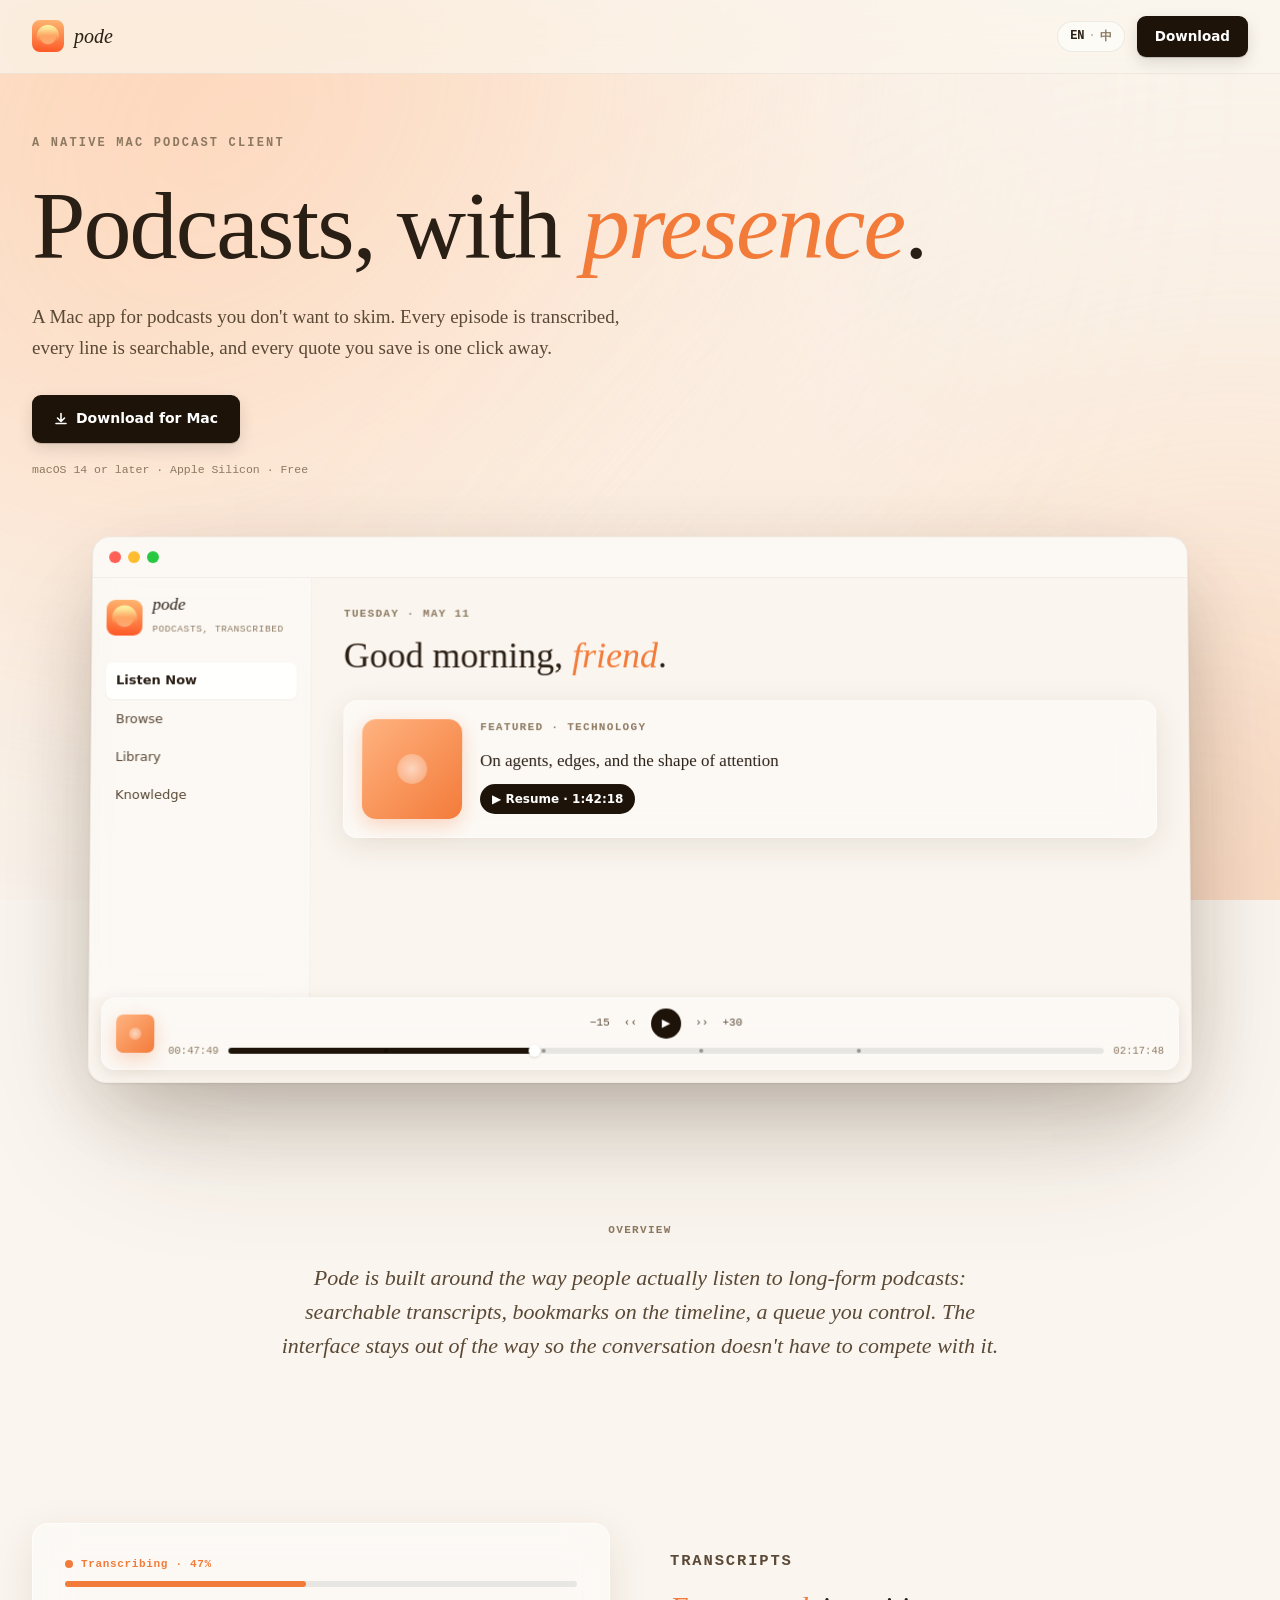
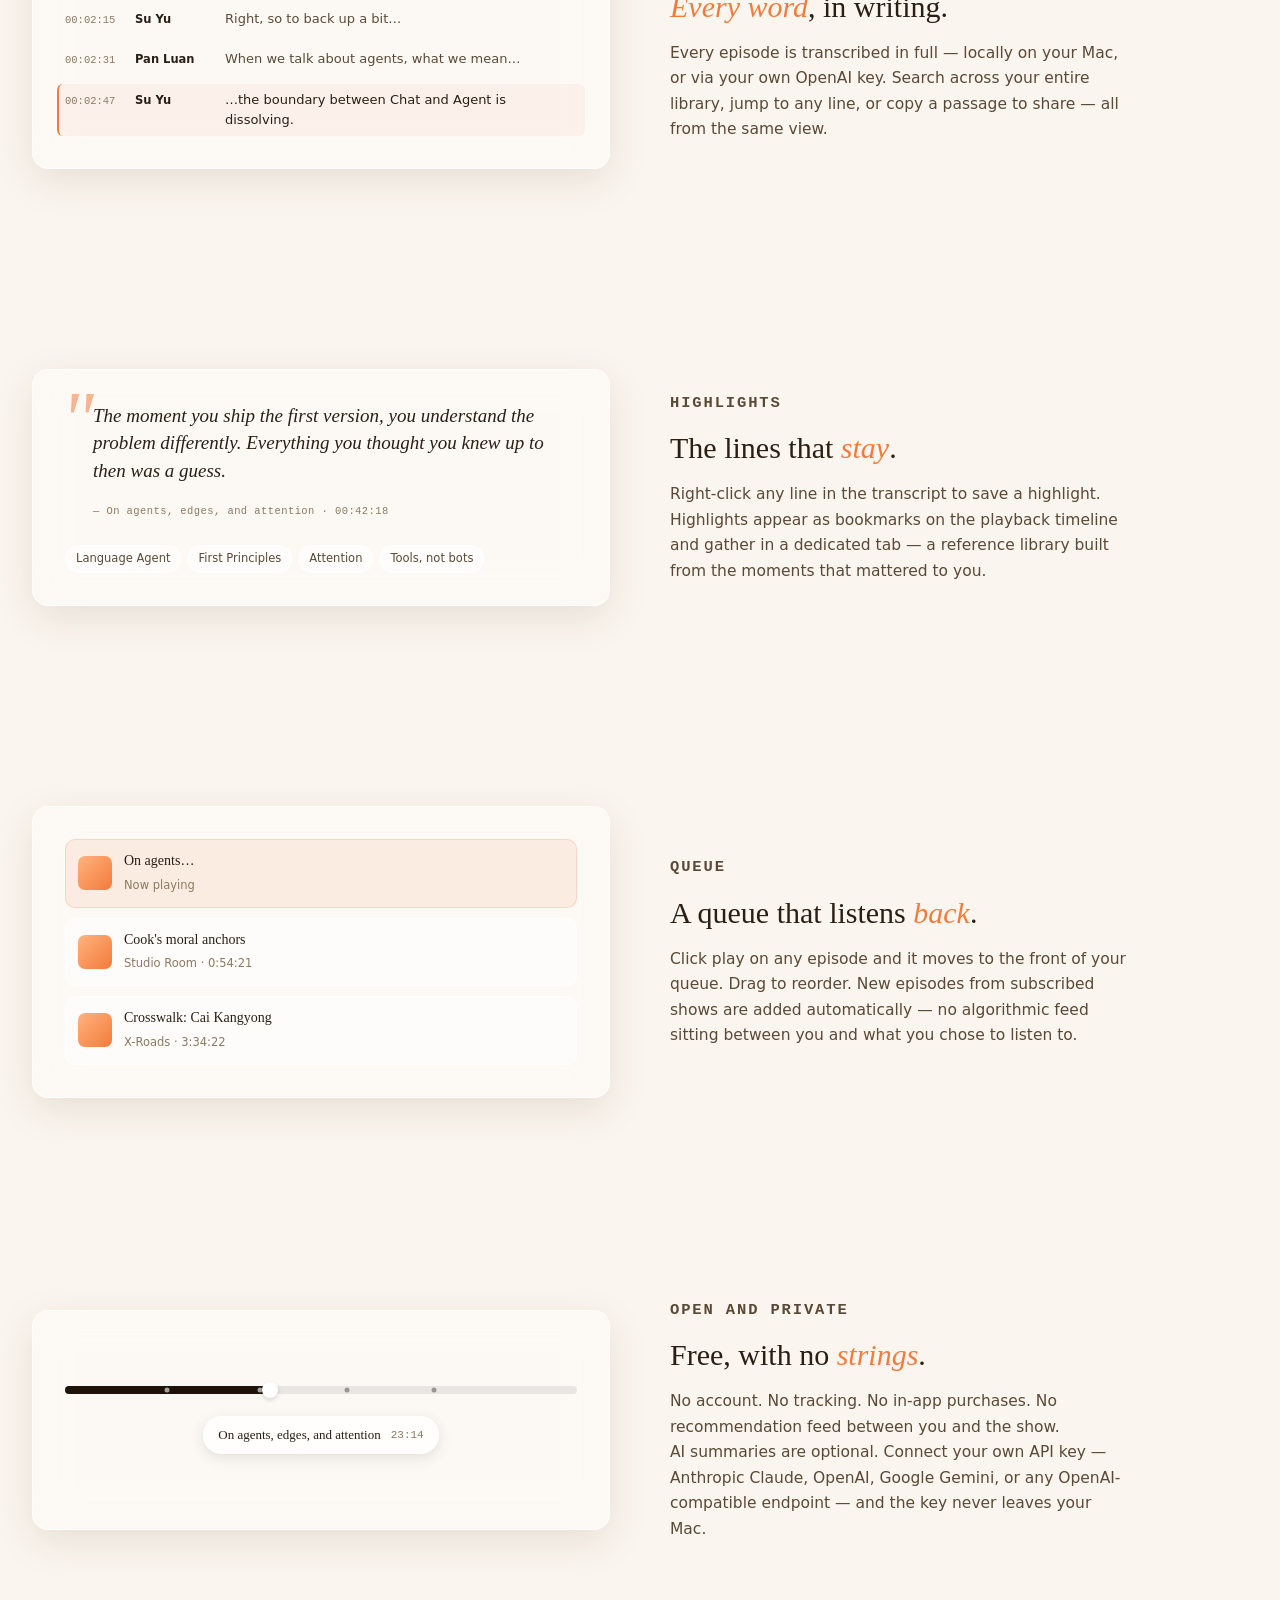
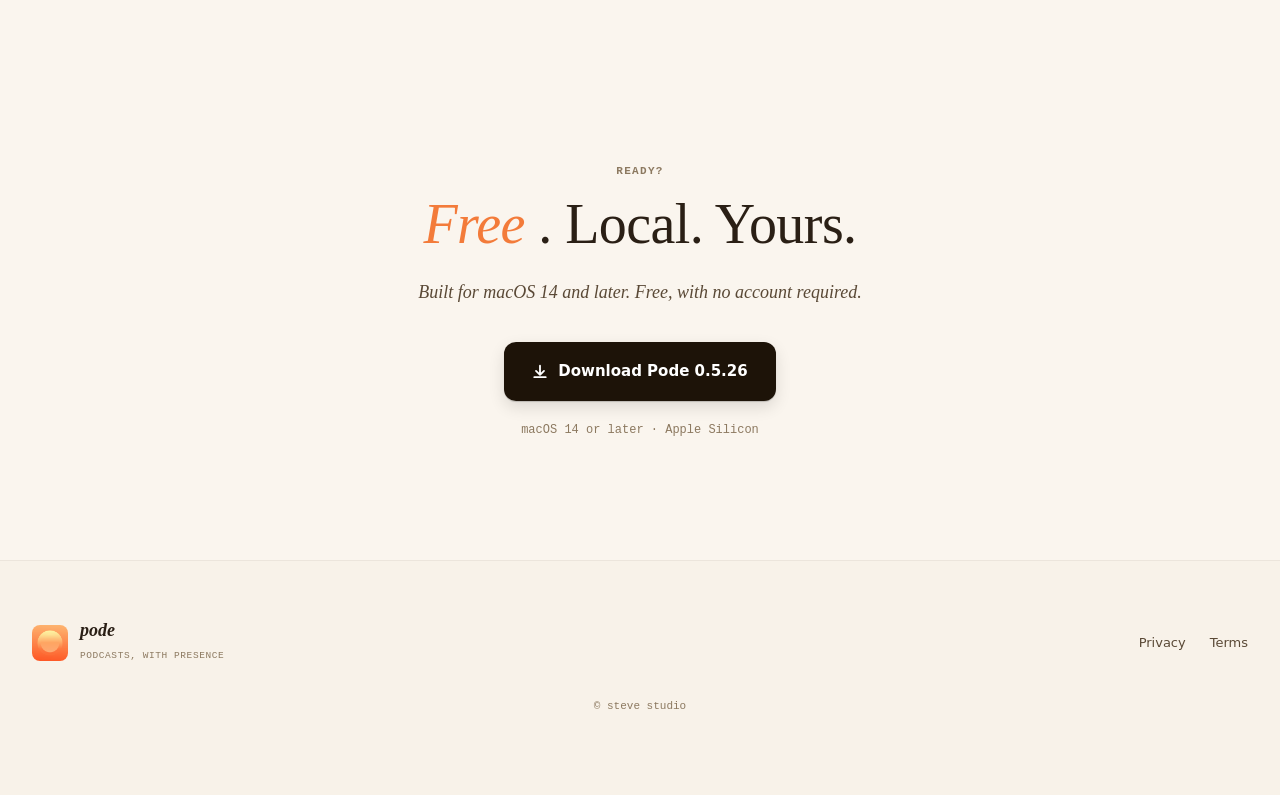
==== commit 5dd54d91: "v0.5.26 — fix bogus Gemini 3.1 model ids (the model didn't exist) I had been suggesting `gemini-3.1-" ====
--- a/docs/index.html
+++ b/docs/index.html
@@ -310,11 +310,11 @@
                 Built for macOS 14 and later. Free, with no account required.
             </p>
 
-            <a class="btn btn--primary btn--xl" href="./assets/Pode-0.5.25.dmg" download>
+            <a class="btn btn--primary btn--xl" href="./assets/Pode-0.5.26.dmg" download>
                 <svg width="16" height="16" viewBox="0 0 14 14" fill="none" stroke="currentColor" stroke-width="1.6" stroke-linecap="round" stroke-linejoin="round" style="margin-right: 10px;">
                     <path d="M7 1.5v8M3.5 6L7 9.5 10.5 6M2 11.5h10"/>
                 </svg>
-                <span data-i18n="cta.btn">Download Pode 0.5.25</span>
+                <span data-i18n="cta.btn">Download Pode 0.5.26</span>
             </a>
 
             <p class="cta__meta">
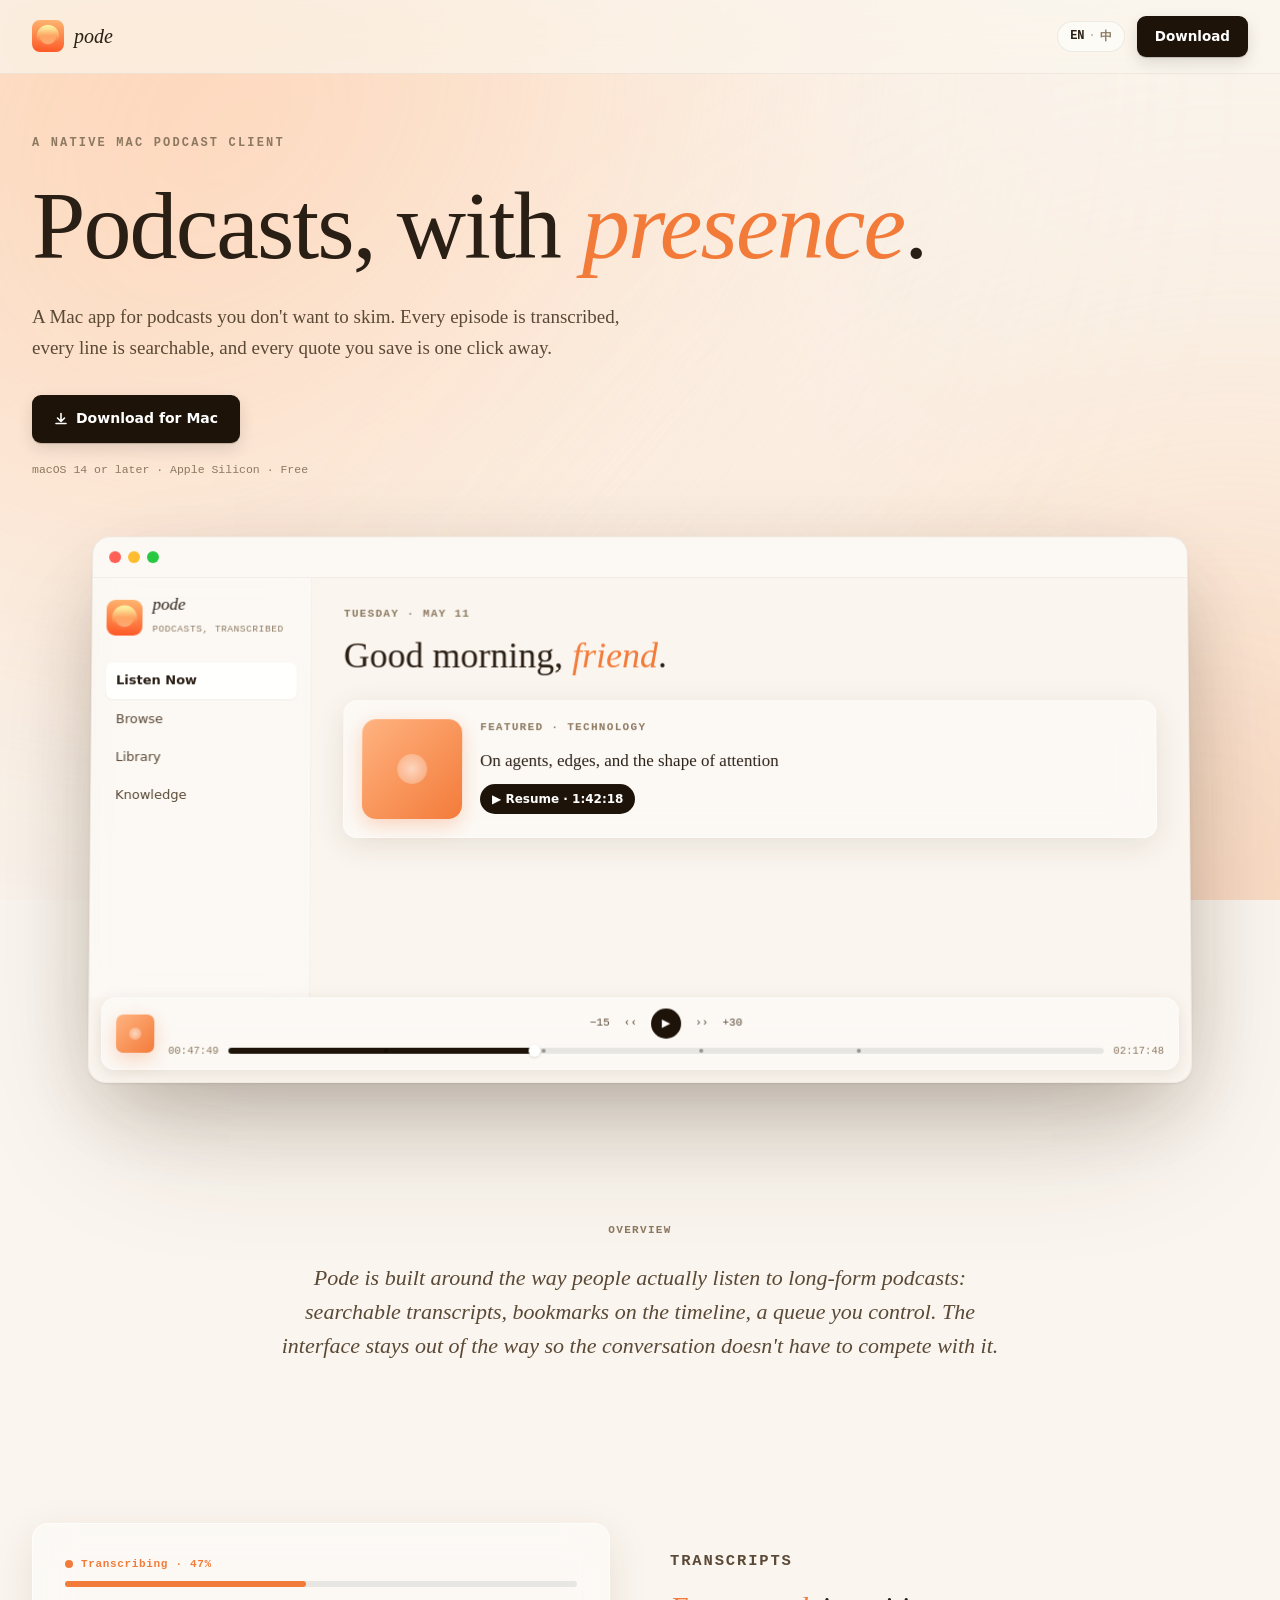
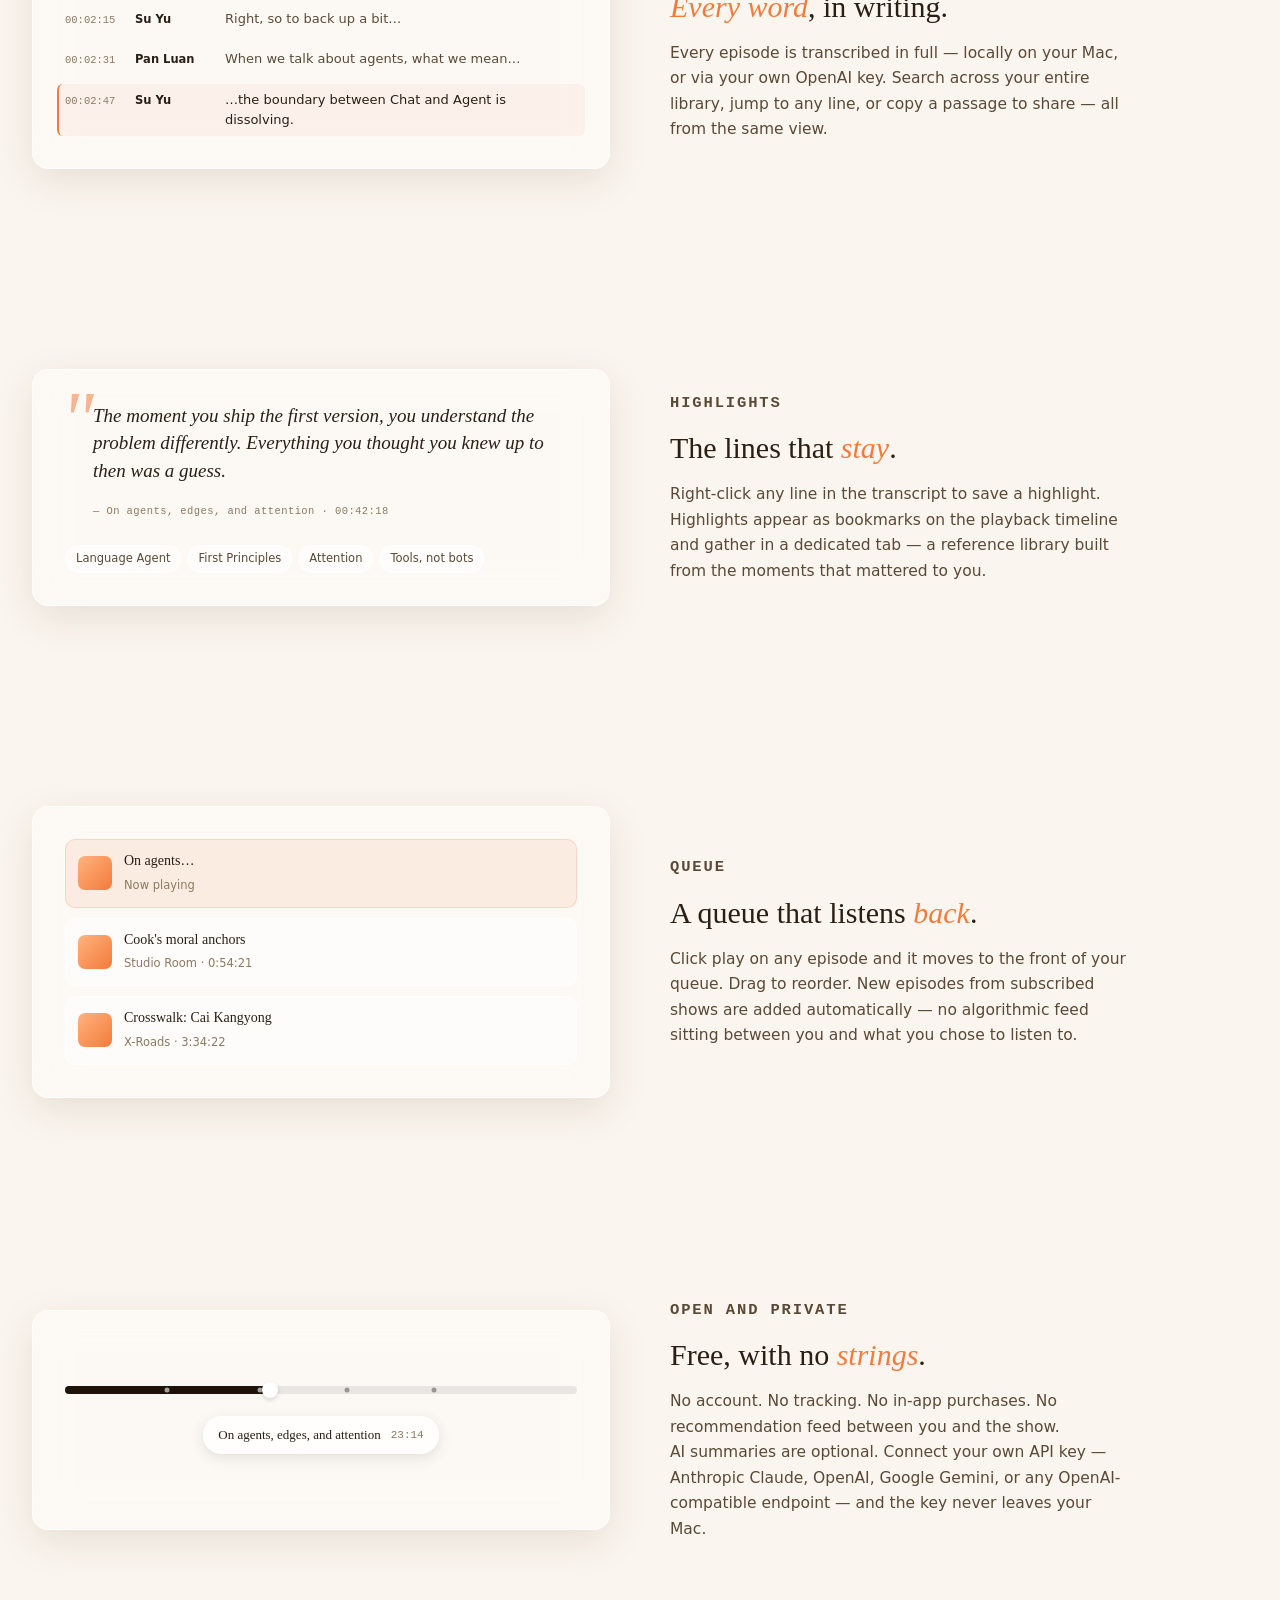
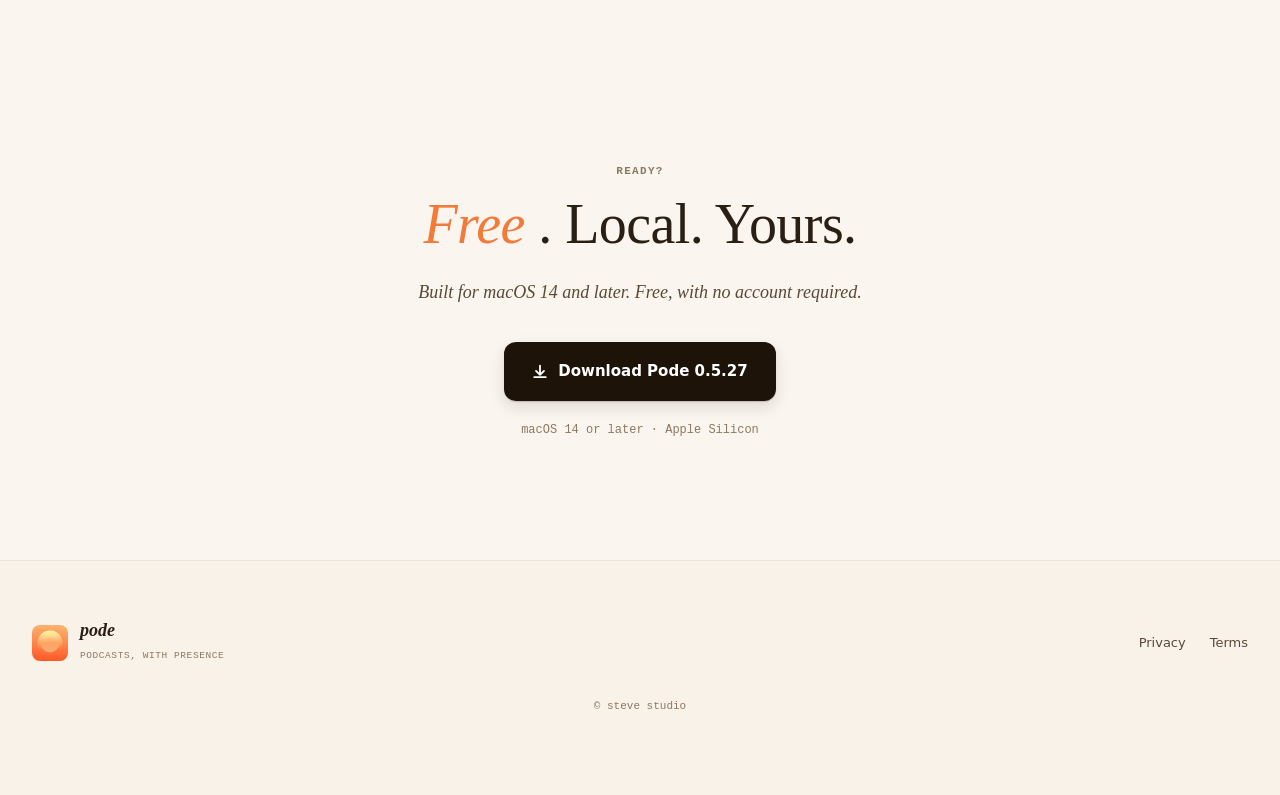
==== commit 5b76afc1: "v0.5.27 — in-app update notifications Bootstraps a notification-style auto-update mechanism (Claude-" ====
--- a/docs/index.html
+++ b/docs/index.html
@@ -310,11 +310,11 @@
                 Built for macOS 14 and later. Free, with no account required.
             </p>
 
-            <a class="btn btn--primary btn--xl" href="./assets/Pode-0.5.26.dmg" download>
+            <a class="btn btn--primary btn--xl" href="./assets/Pode-0.5.27.dmg" download>
                 <svg width="16" height="16" viewBox="0 0 14 14" fill="none" stroke="currentColor" stroke-width="1.6" stroke-linecap="round" stroke-linejoin="round" style="margin-right: 10px;">
                     <path d="M7 1.5v8M3.5 6L7 9.5 10.5 6M2 11.5h10"/>
                 </svg>
-                <span data-i18n="cta.btn">Download Pode 0.5.26</span>
+                <span data-i18n="cta.btn">Download Pode 0.5.27</span>
             </a>
 
             <p class="cta__meta">
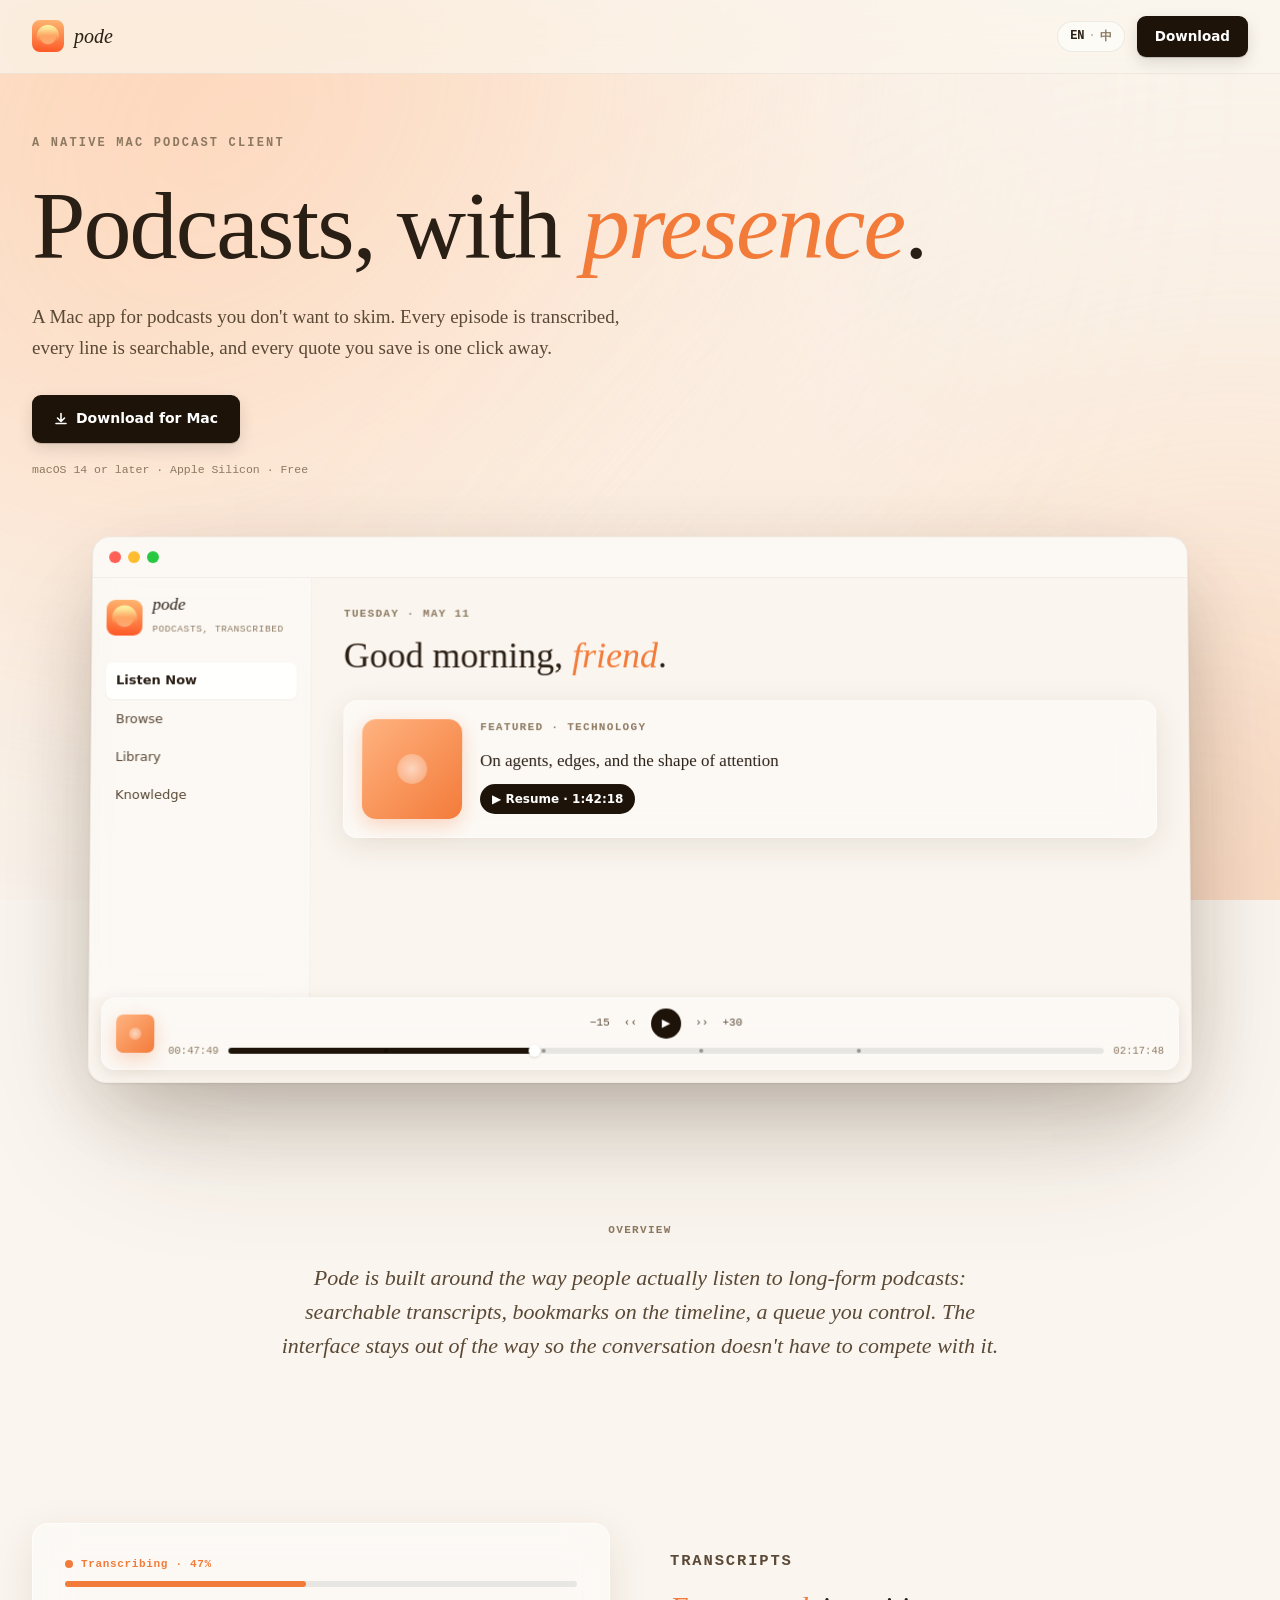
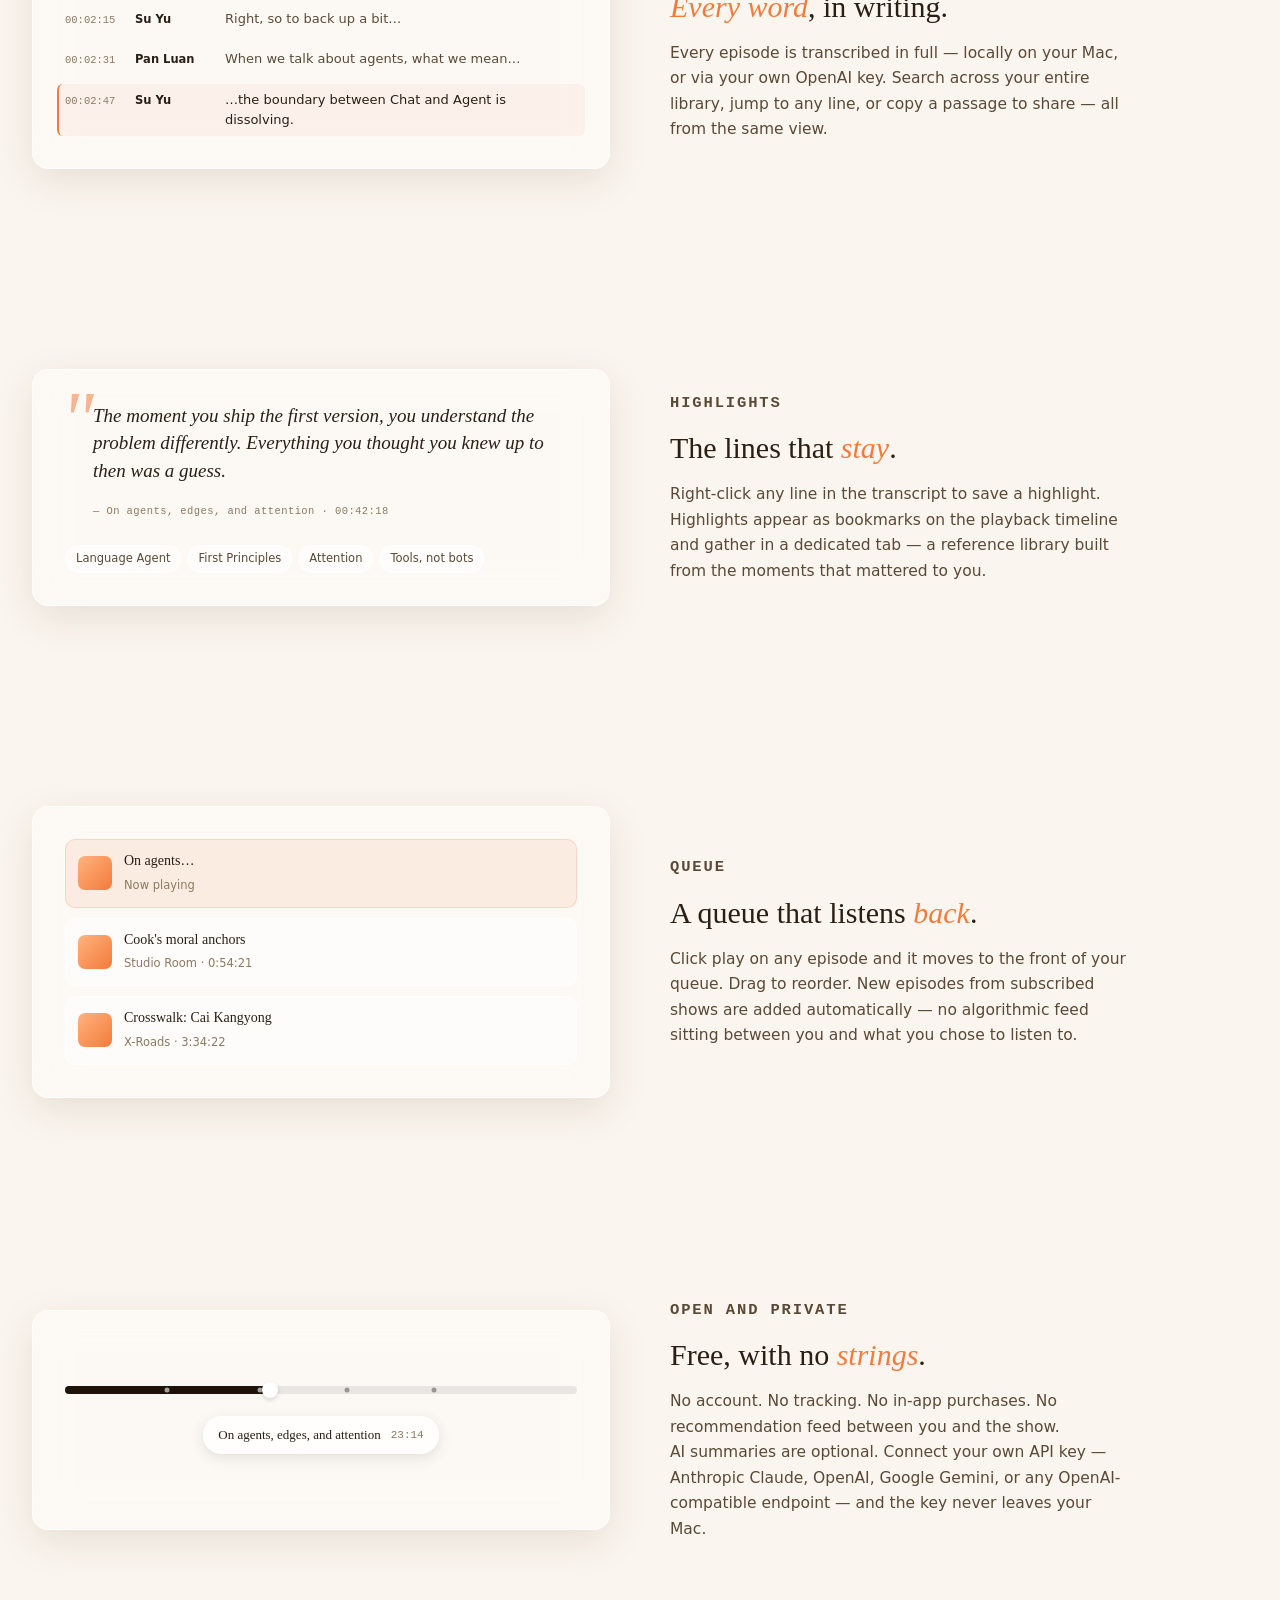
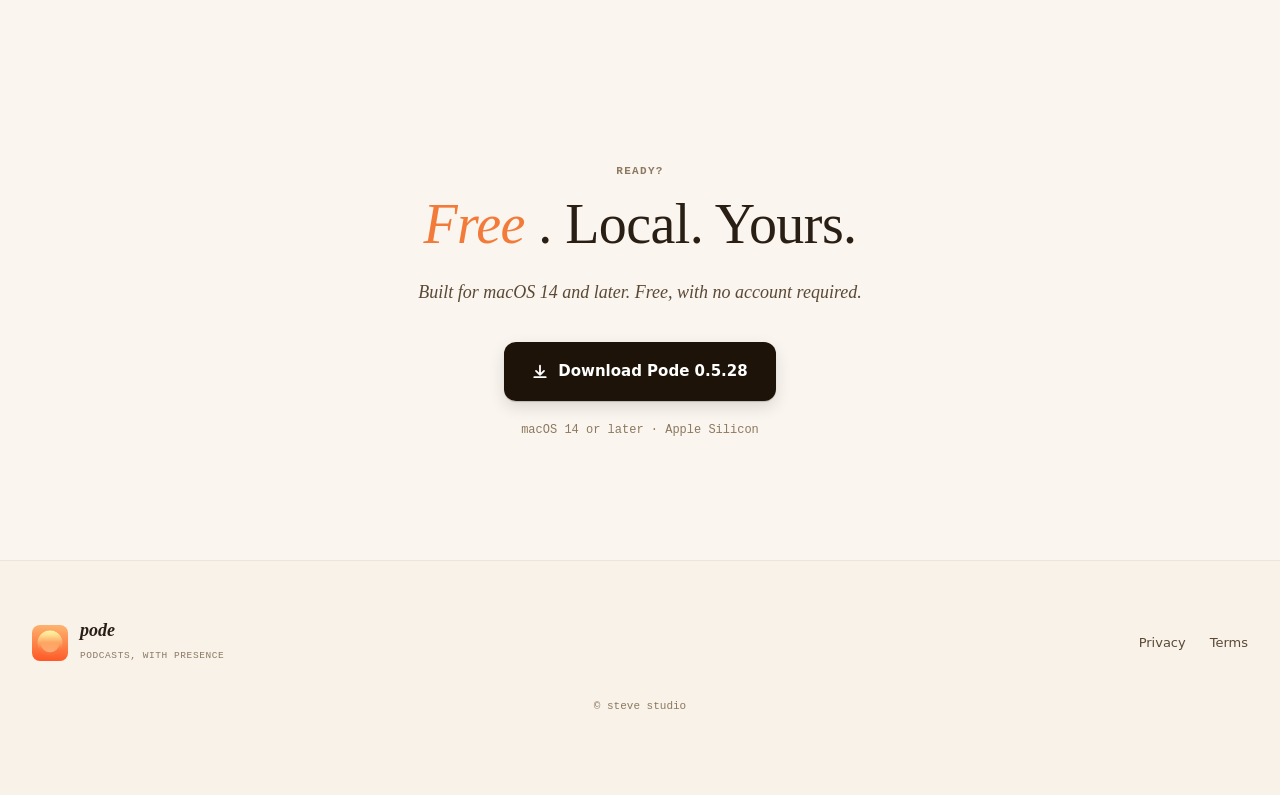
==== commit 34d00bd5: "v0.5.28 — knowledge galaxy: adaptive spread + pinch-to-zoom When the concept library grew past ~30 c" ====
--- a/docs/index.html
+++ b/docs/index.html
@@ -310,11 +310,11 @@
                 Built for macOS 14 and later. Free, with no account required.
             </p>
 
-            <a class="btn btn--primary btn--xl" href="./assets/Pode-0.5.27.dmg" download>
+            <a class="btn btn--primary btn--xl" href="./assets/Pode-0.5.28.dmg" download>
                 <svg width="16" height="16" viewBox="0 0 14 14" fill="none" stroke="currentColor" stroke-width="1.6" stroke-linecap="round" stroke-linejoin="round" style="margin-right: 10px;">
                     <path d="M7 1.5v8M3.5 6L7 9.5 10.5 6M2 11.5h10"/>
                 </svg>
-                <span data-i18n="cta.btn">Download Pode 0.5.27</span>
+                <span data-i18n="cta.btn">Download Pode 0.5.28</span>
             </a>
 
             <p class="cta__meta">
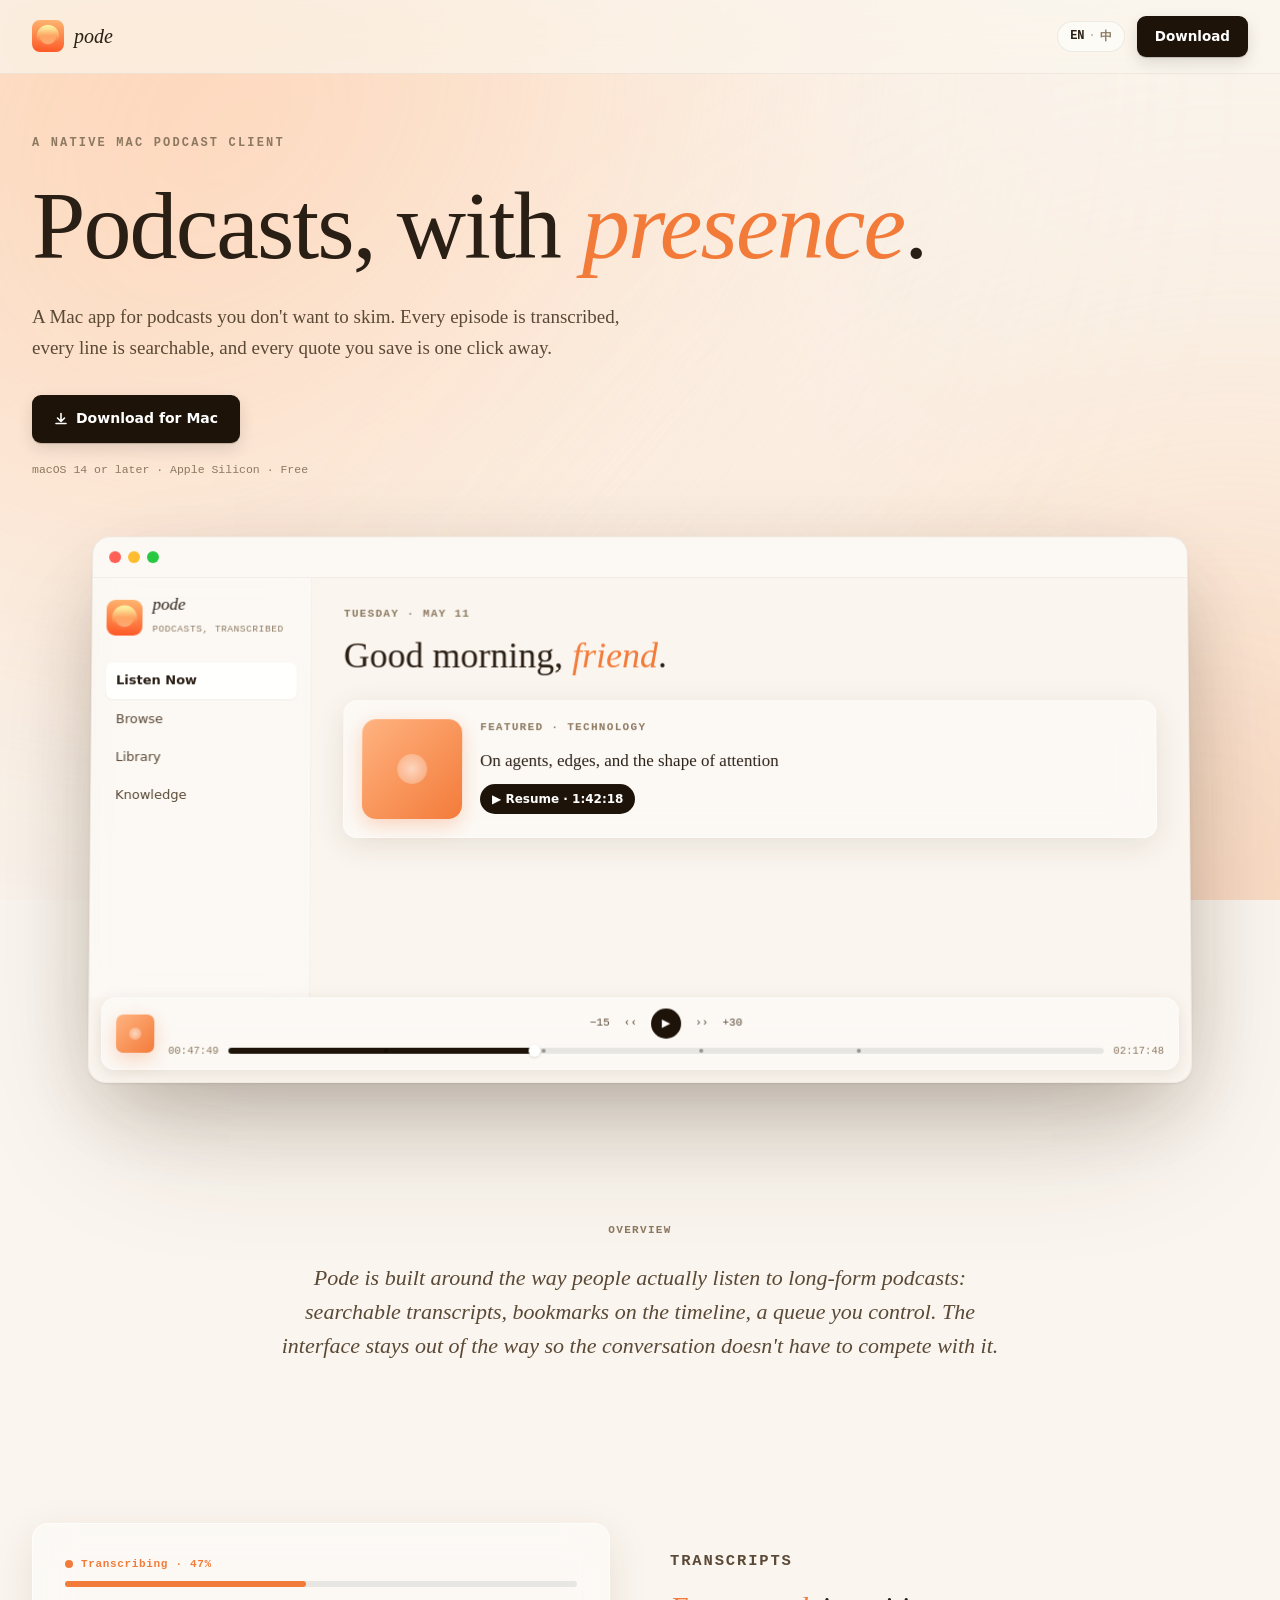
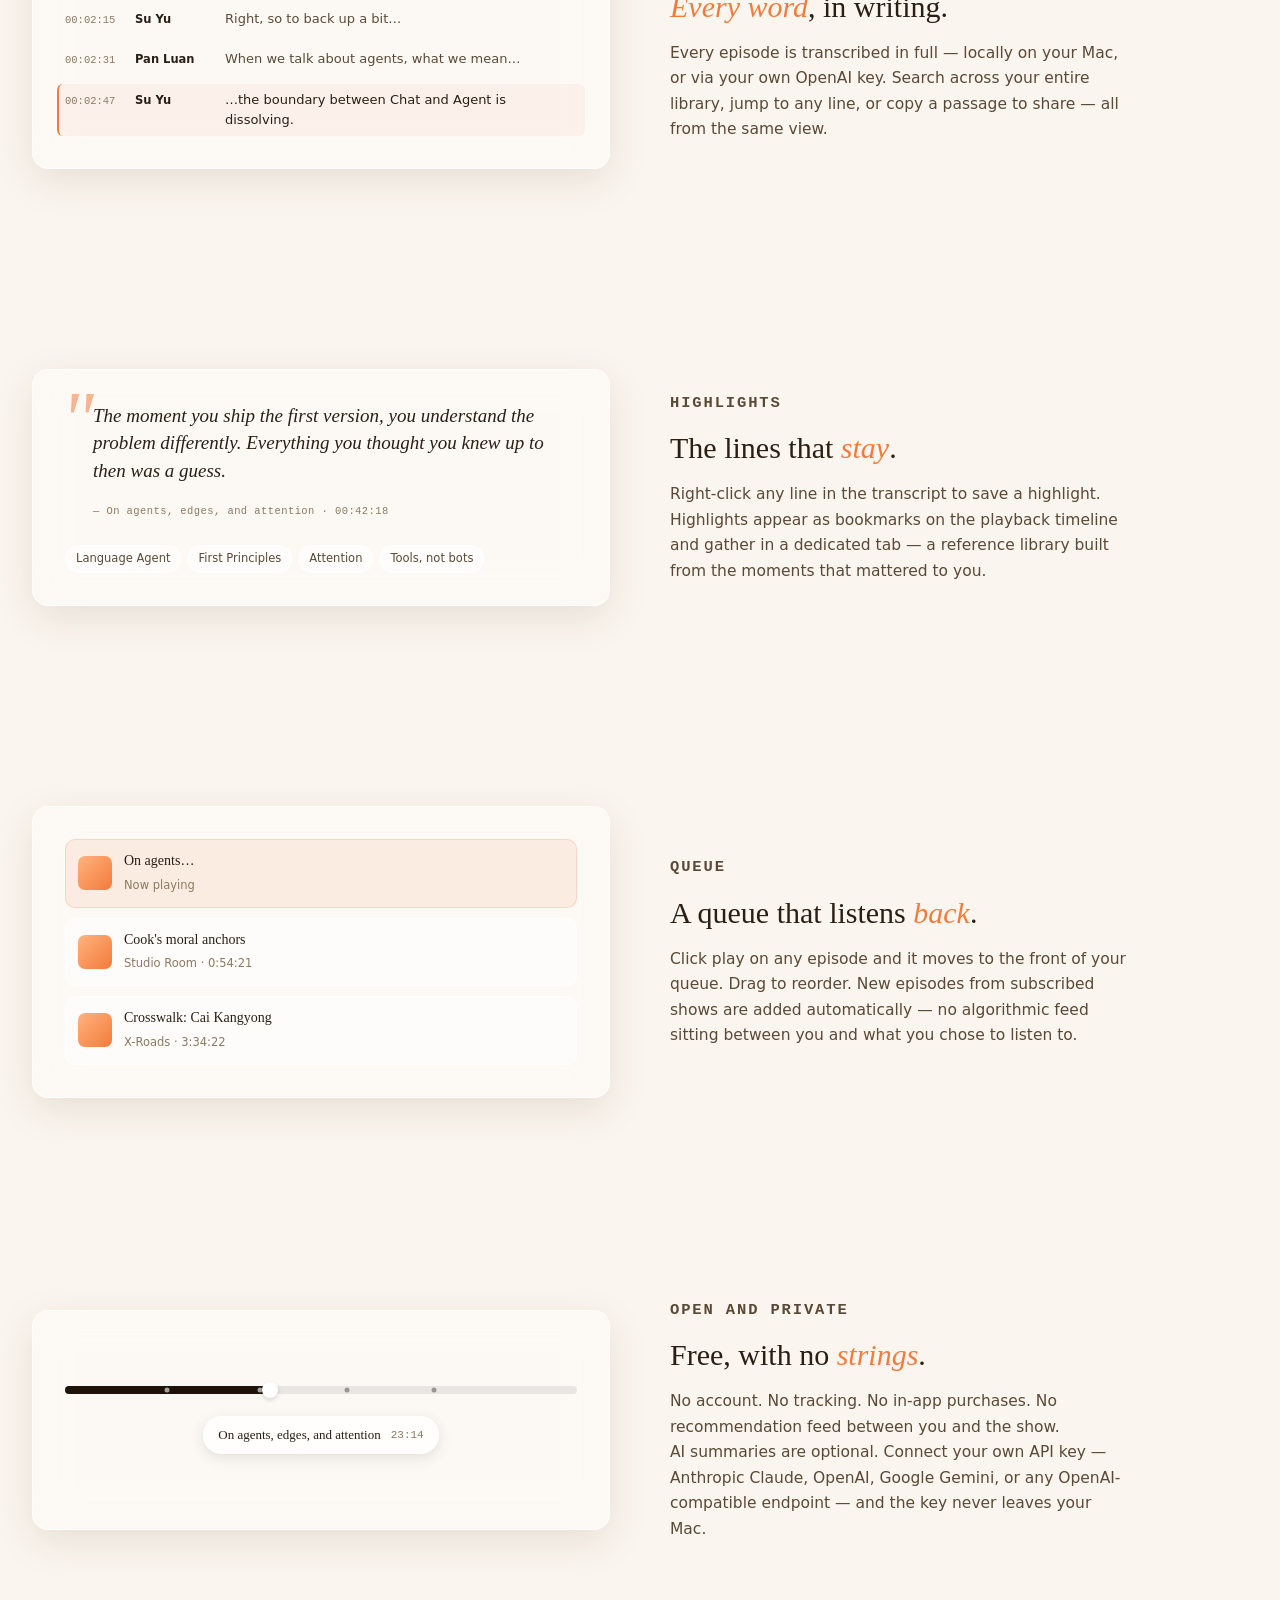
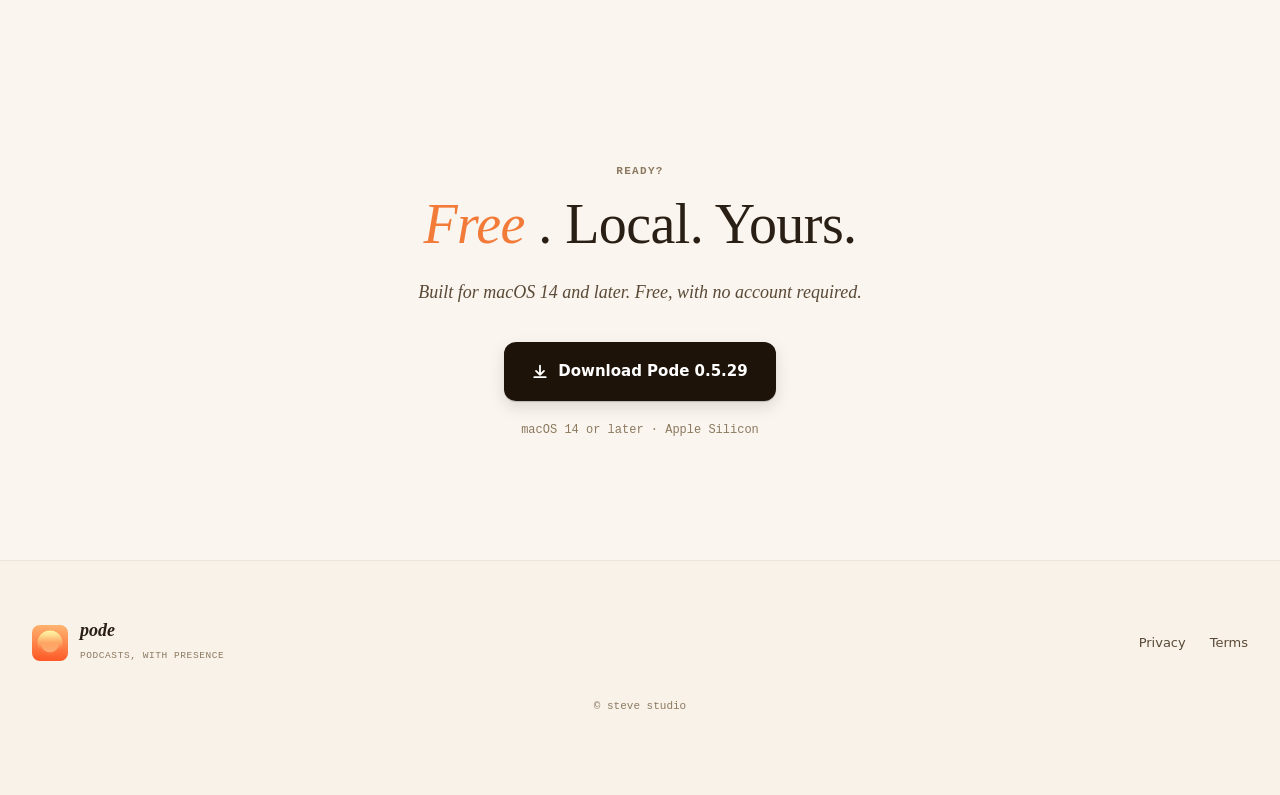
==== commit c2cb3fc5: "v0.5.29 — HOTFIX: 0.5.28 crashes on launch in zh-Hans 0.5.28 crashed on launch for any user with the" ====
--- a/docs/index.html
+++ b/docs/index.html
@@ -310,11 +310,11 @@
                 Built for macOS 14 and later. Free, with no account required.
             </p>
 
-            <a class="btn btn--primary btn--xl" href="./assets/Pode-0.5.28.dmg" download>
+            <a class="btn btn--primary btn--xl" href="./assets/Pode-0.5.29.dmg" download>
                 <svg width="16" height="16" viewBox="0 0 14 14" fill="none" stroke="currentColor" stroke-width="1.6" stroke-linecap="round" stroke-linejoin="round" style="margin-right: 10px;">
                     <path d="M7 1.5v8M3.5 6L7 9.5 10.5 6M2 11.5h10"/>
                 </svg>
-                <span data-i18n="cta.btn">Download Pode 0.5.28</span>
+                <span data-i18n="cta.btn">Download Pode 0.5.29</span>
             </a>
 
             <p class="cta__meta">
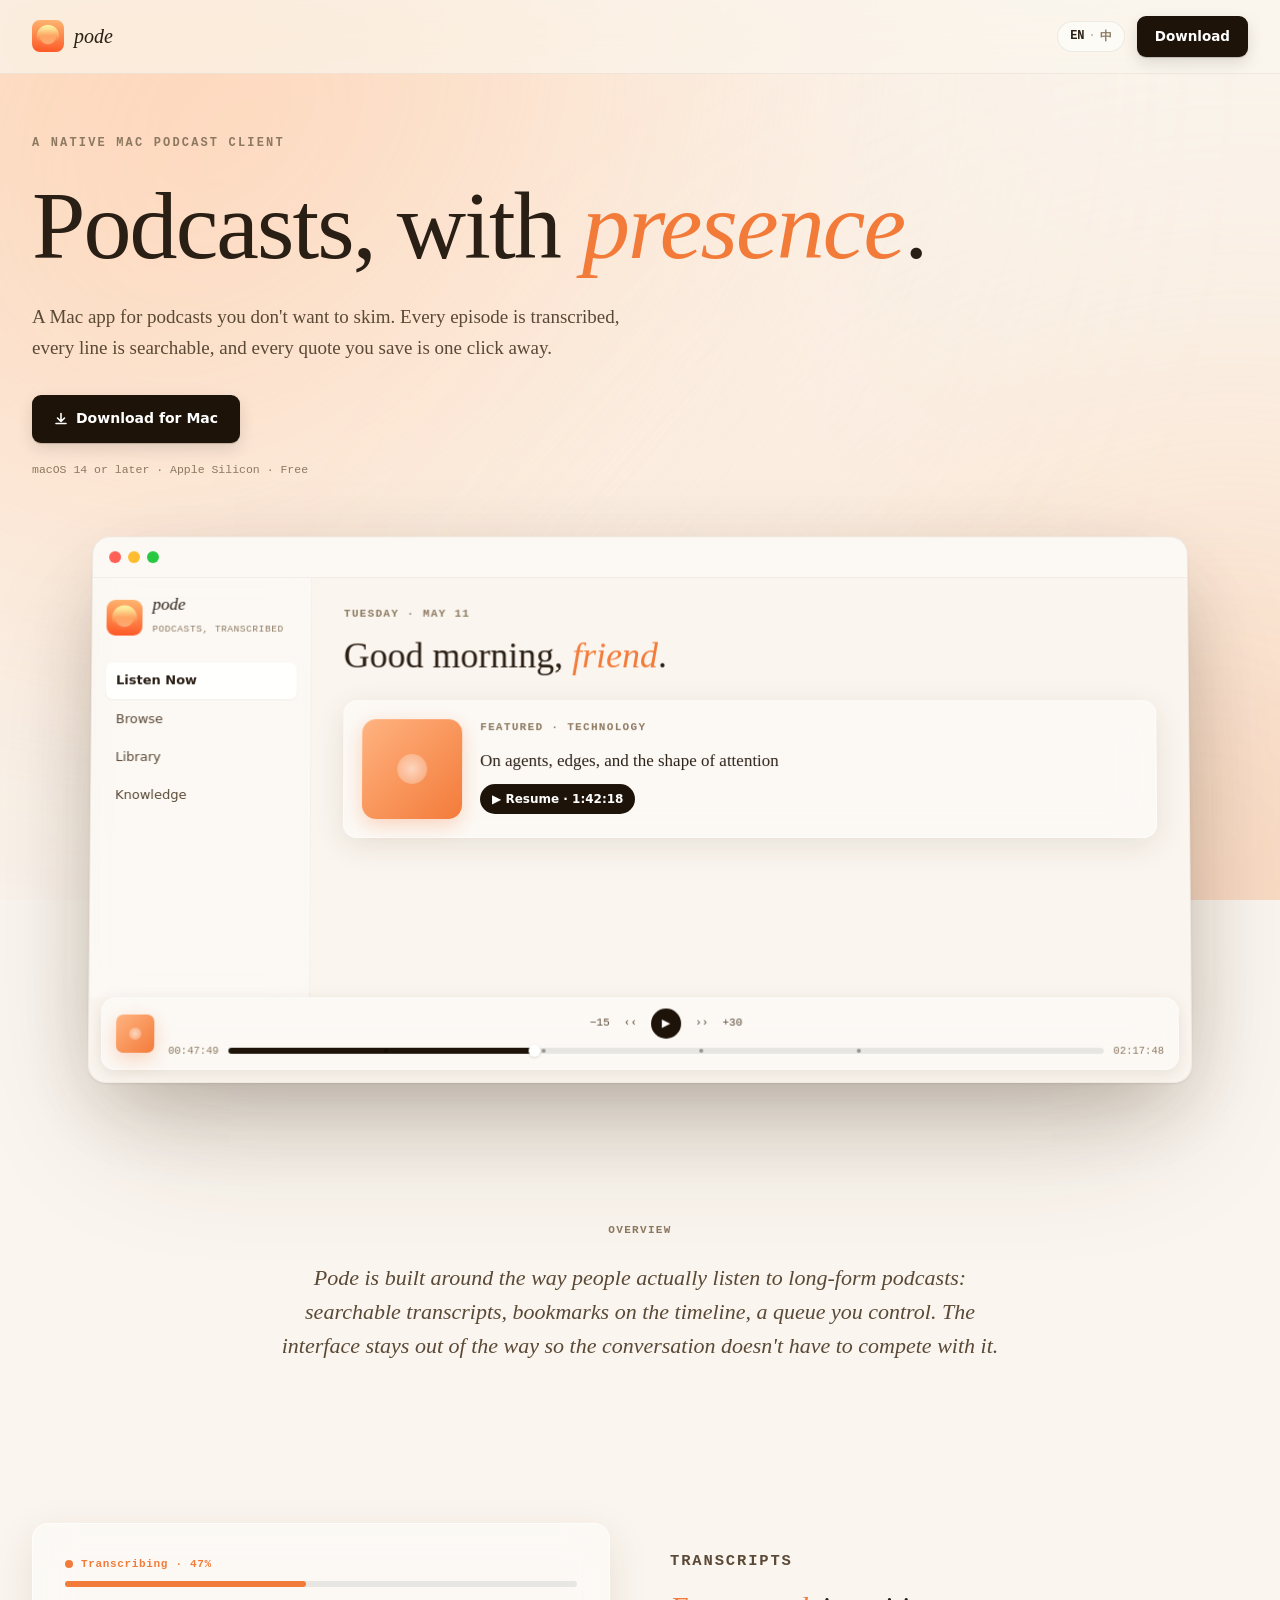
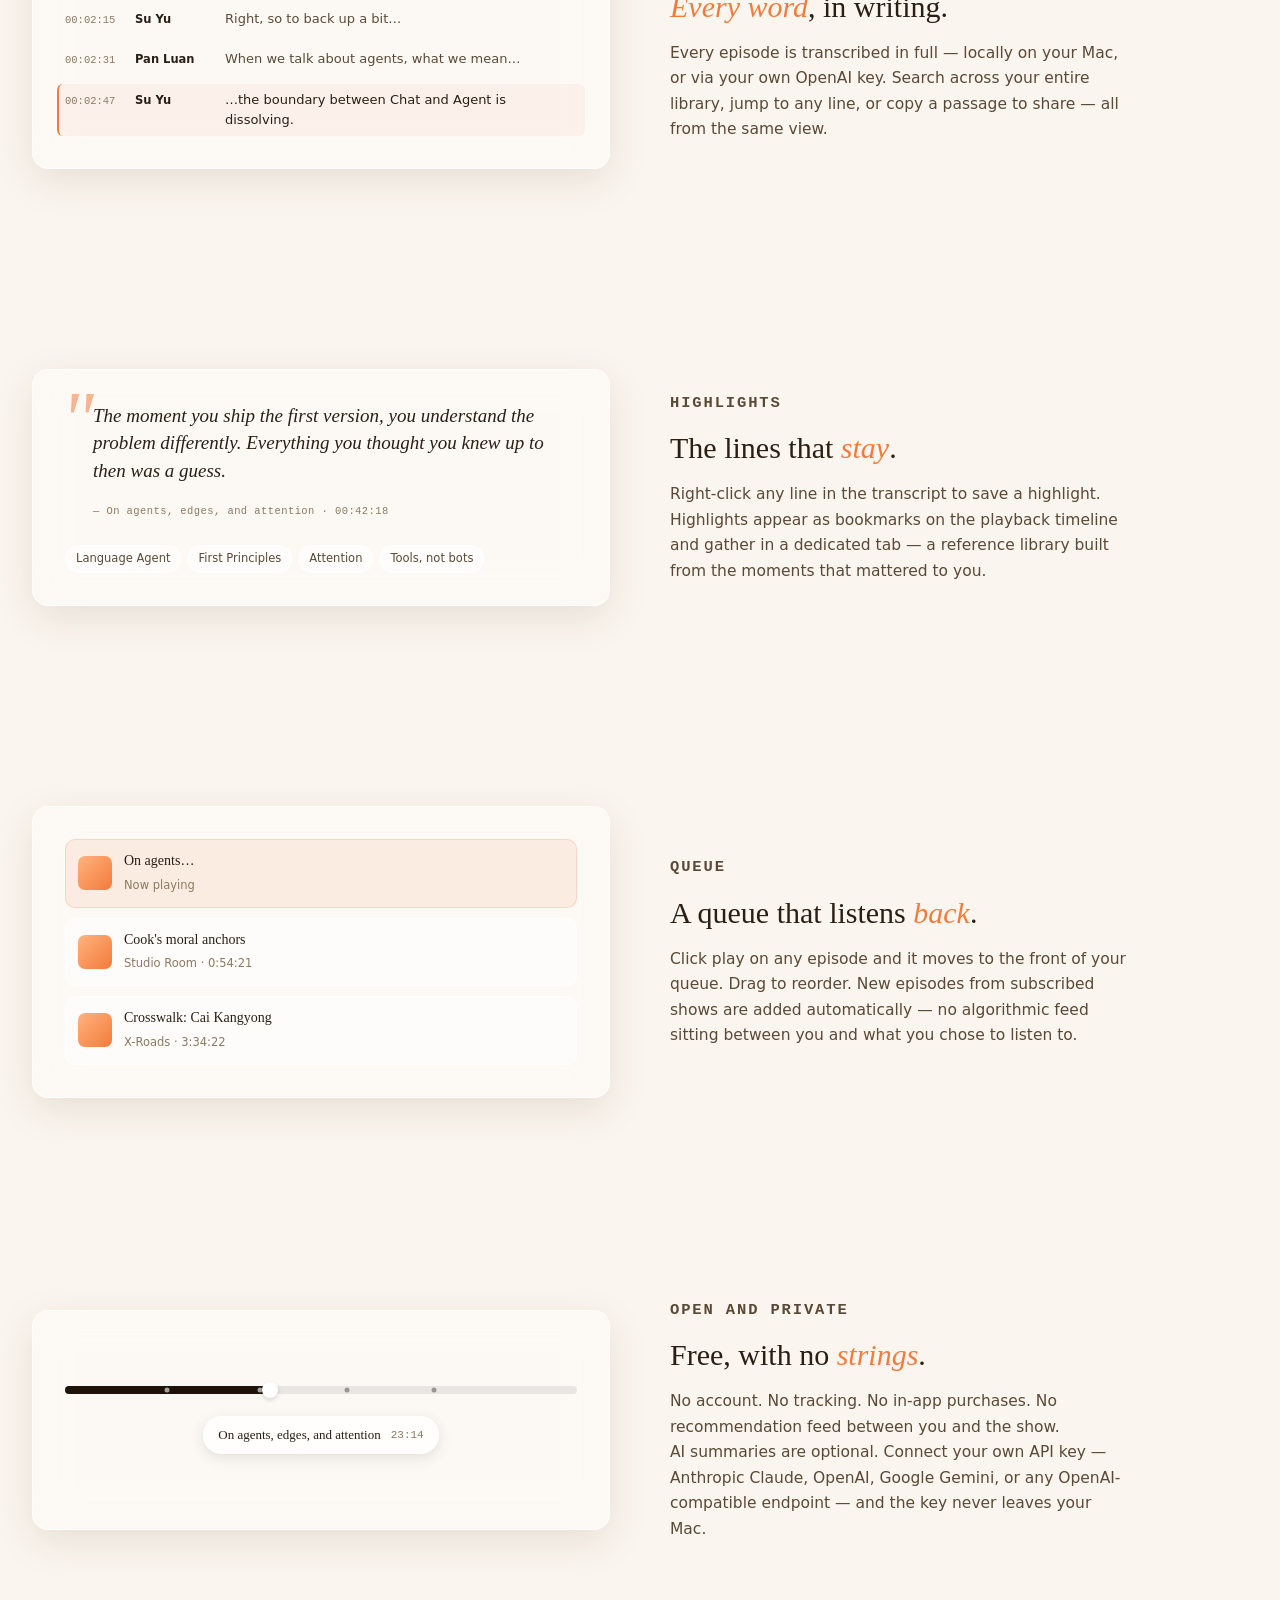
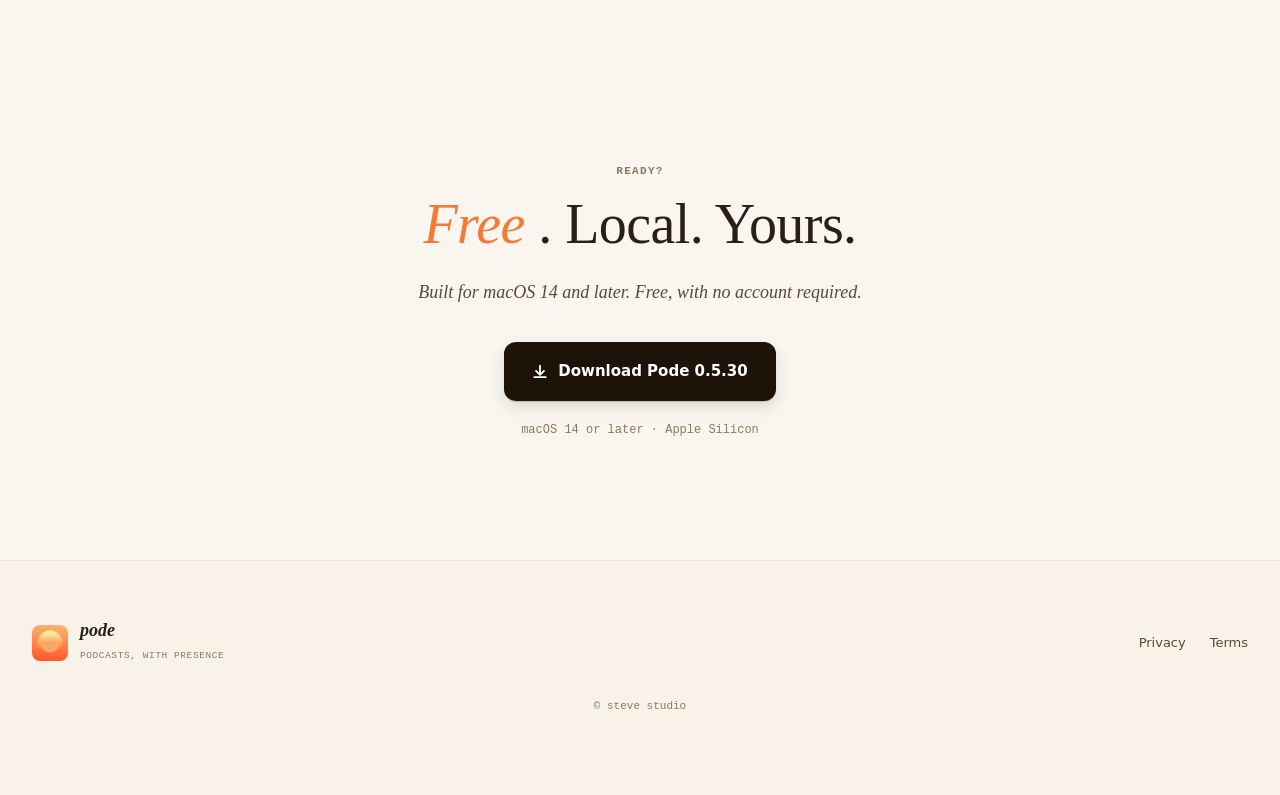
==== commit 30b8953e: "v0.5.30 — share links open a web player + L10n guard What ships in the app:   • Episode share menu n" ====
--- a/docs/index.html
+++ b/docs/index.html
@@ -310,11 +310,11 @@
                 Built for macOS 14 and later. Free, with no account required.
             </p>
 
-            <a class="btn btn--primary btn--xl" href="./assets/Pode-0.5.29.dmg" download>
+            <a class="btn btn--primary btn--xl" href="./assets/Pode-0.5.30.dmg" download>
                 <svg width="16" height="16" viewBox="0 0 14 14" fill="none" stroke="currentColor" stroke-width="1.6" stroke-linecap="round" stroke-linejoin="round" style="margin-right: 10px;">
                     <path d="M7 1.5v8M3.5 6L7 9.5 10.5 6M2 11.5h10"/>
                 </svg>
-                <span data-i18n="cta.btn">Download Pode 0.5.29</span>
+                <span data-i18n="cta.btn">Download Pode 0.5.30</span>
             </a>
 
             <p class="cta__meta">
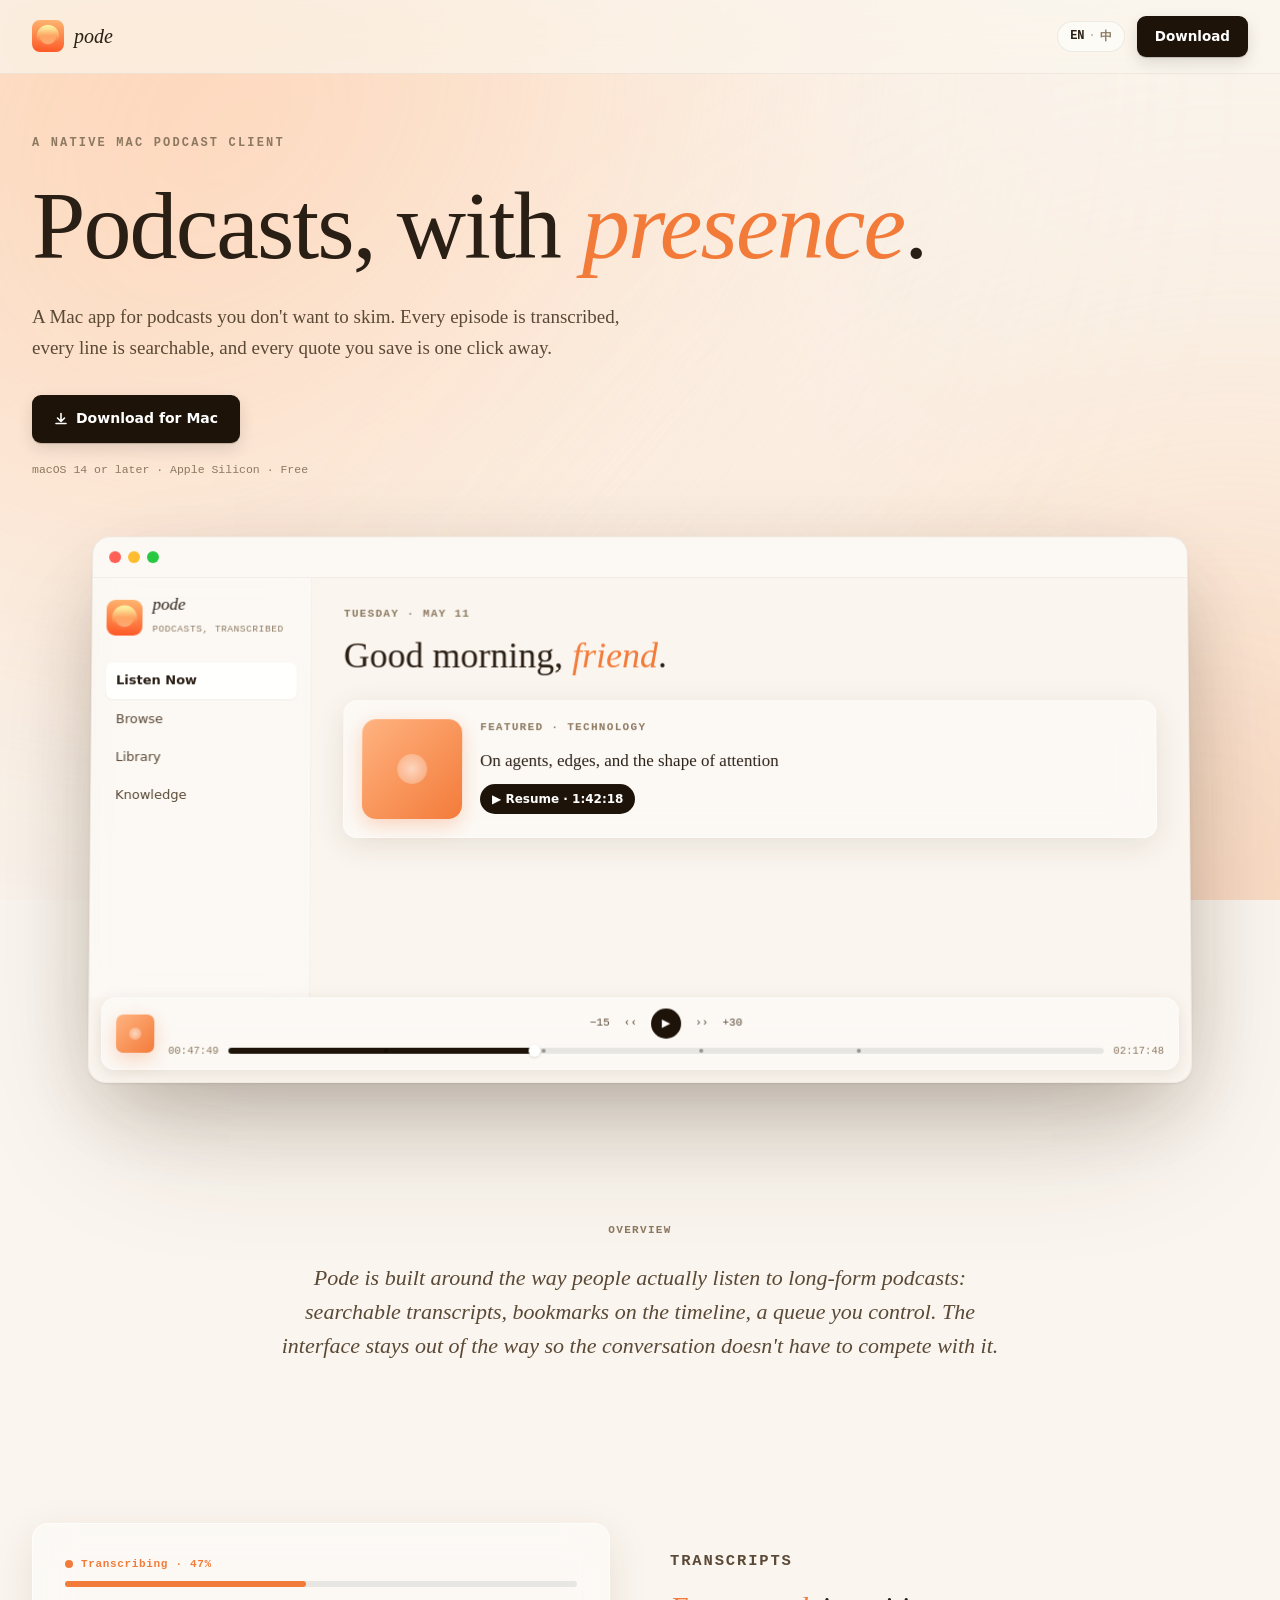
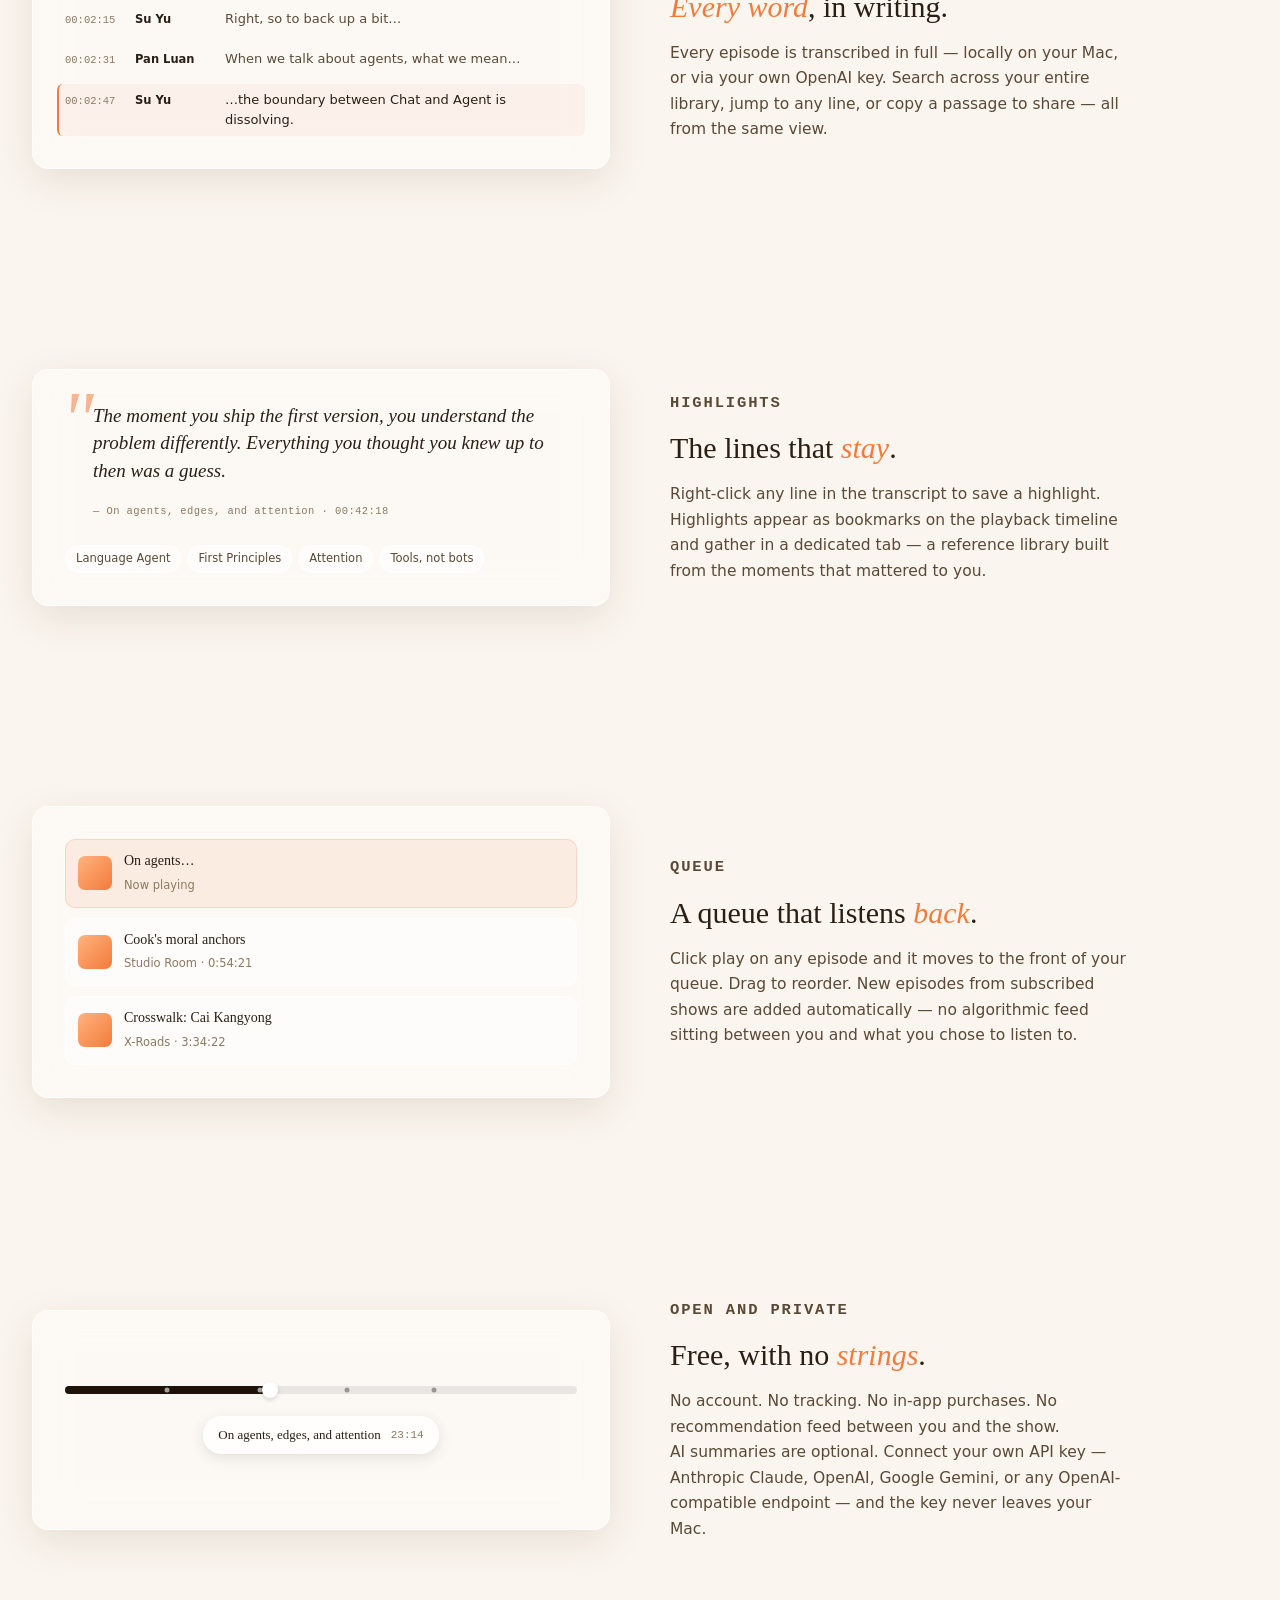
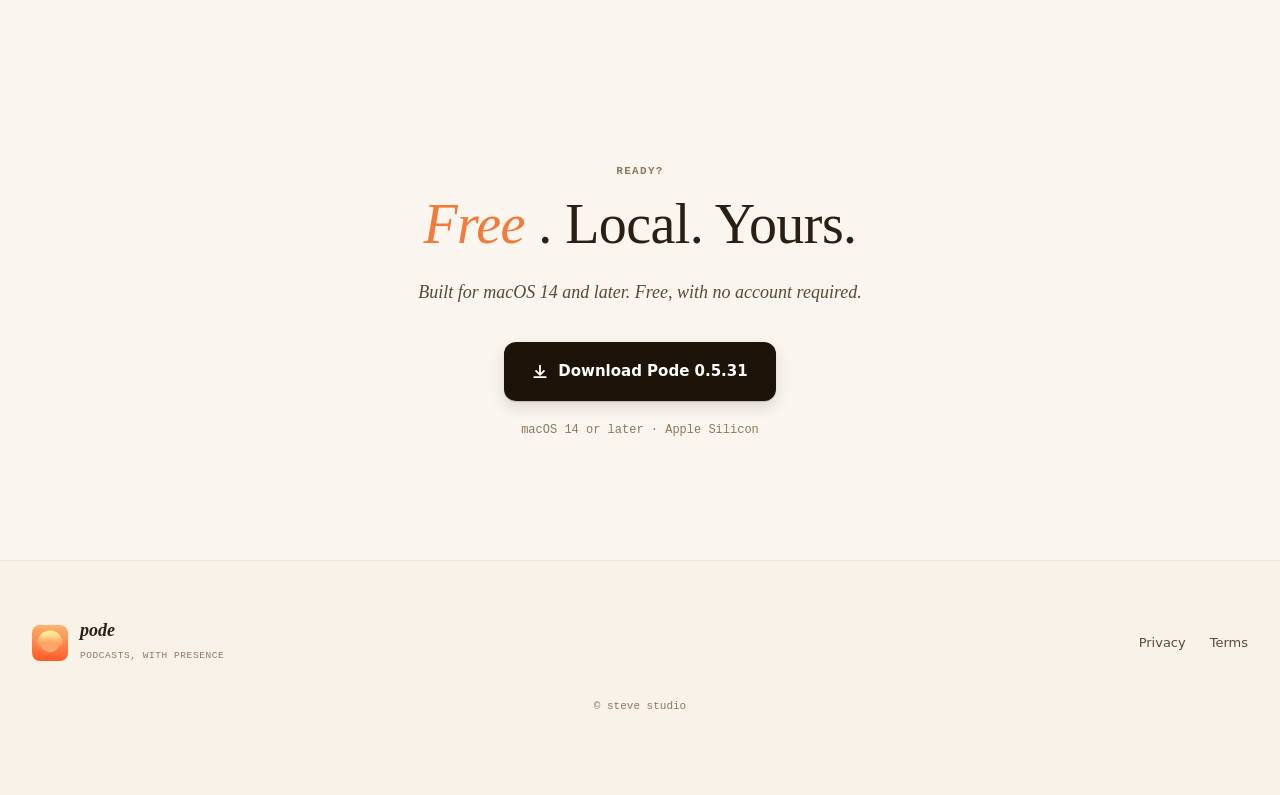
==== commit dfd61b5e: "v0.5.31 — knowledge galaxy actually spreads when you zoom The +/− and pinch controls were widening t" ====
--- a/docs/index.html
+++ b/docs/index.html
@@ -310,11 +310,11 @@
                 Built for macOS 14 and later. Free, with no account required.
             </p>
 
-            <a class="btn btn--primary btn--xl" href="./assets/Pode-0.5.30.dmg" download>
+            <a class="btn btn--primary btn--xl" href="./assets/Pode-0.5.31.dmg" download>
                 <svg width="16" height="16" viewBox="0 0 14 14" fill="none" stroke="currentColor" stroke-width="1.6" stroke-linecap="round" stroke-linejoin="round" style="margin-right: 10px;">
                     <path d="M7 1.5v8M3.5 6L7 9.5 10.5 6M2 11.5h10"/>
                 </svg>
-                <span data-i18n="cta.btn">Download Pode 0.5.30</span>
+                <span data-i18n="cta.btn">Download Pode 0.5.31</span>
             </a>
 
             <p class="cta__meta">
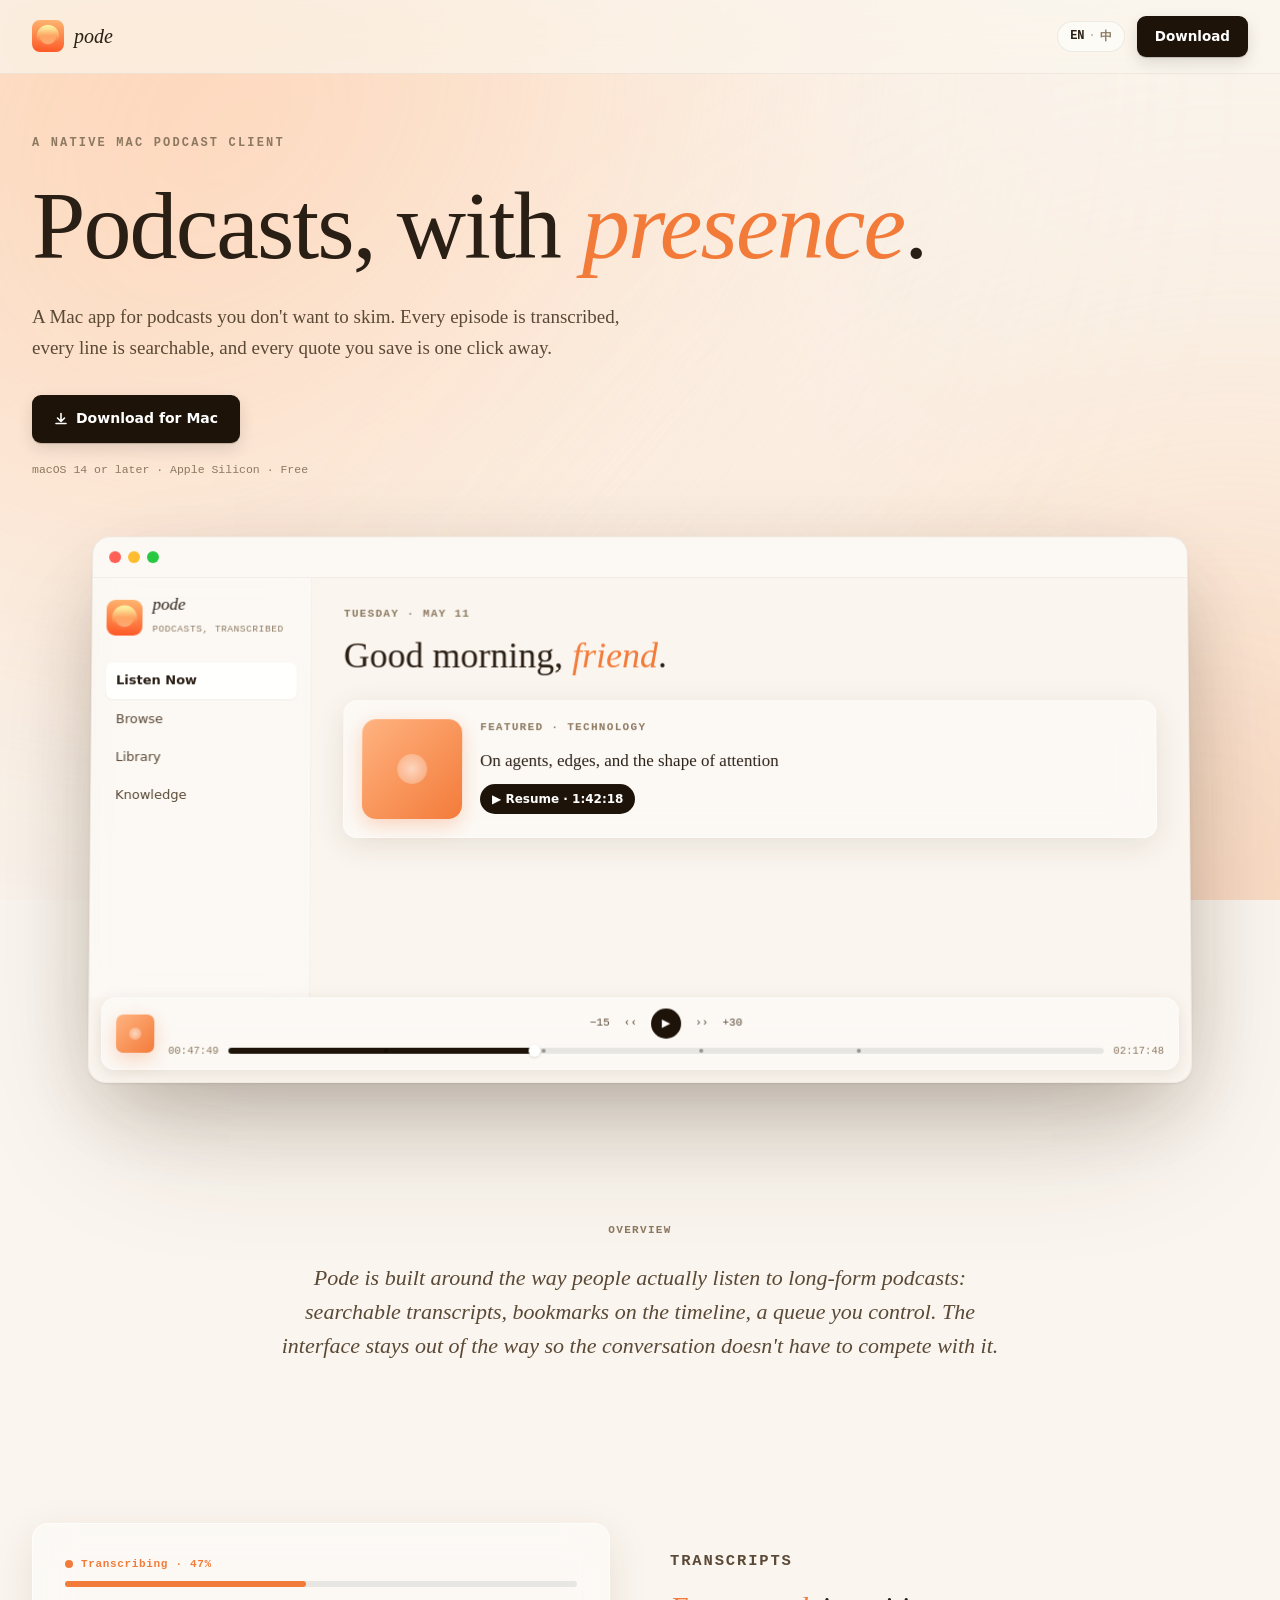
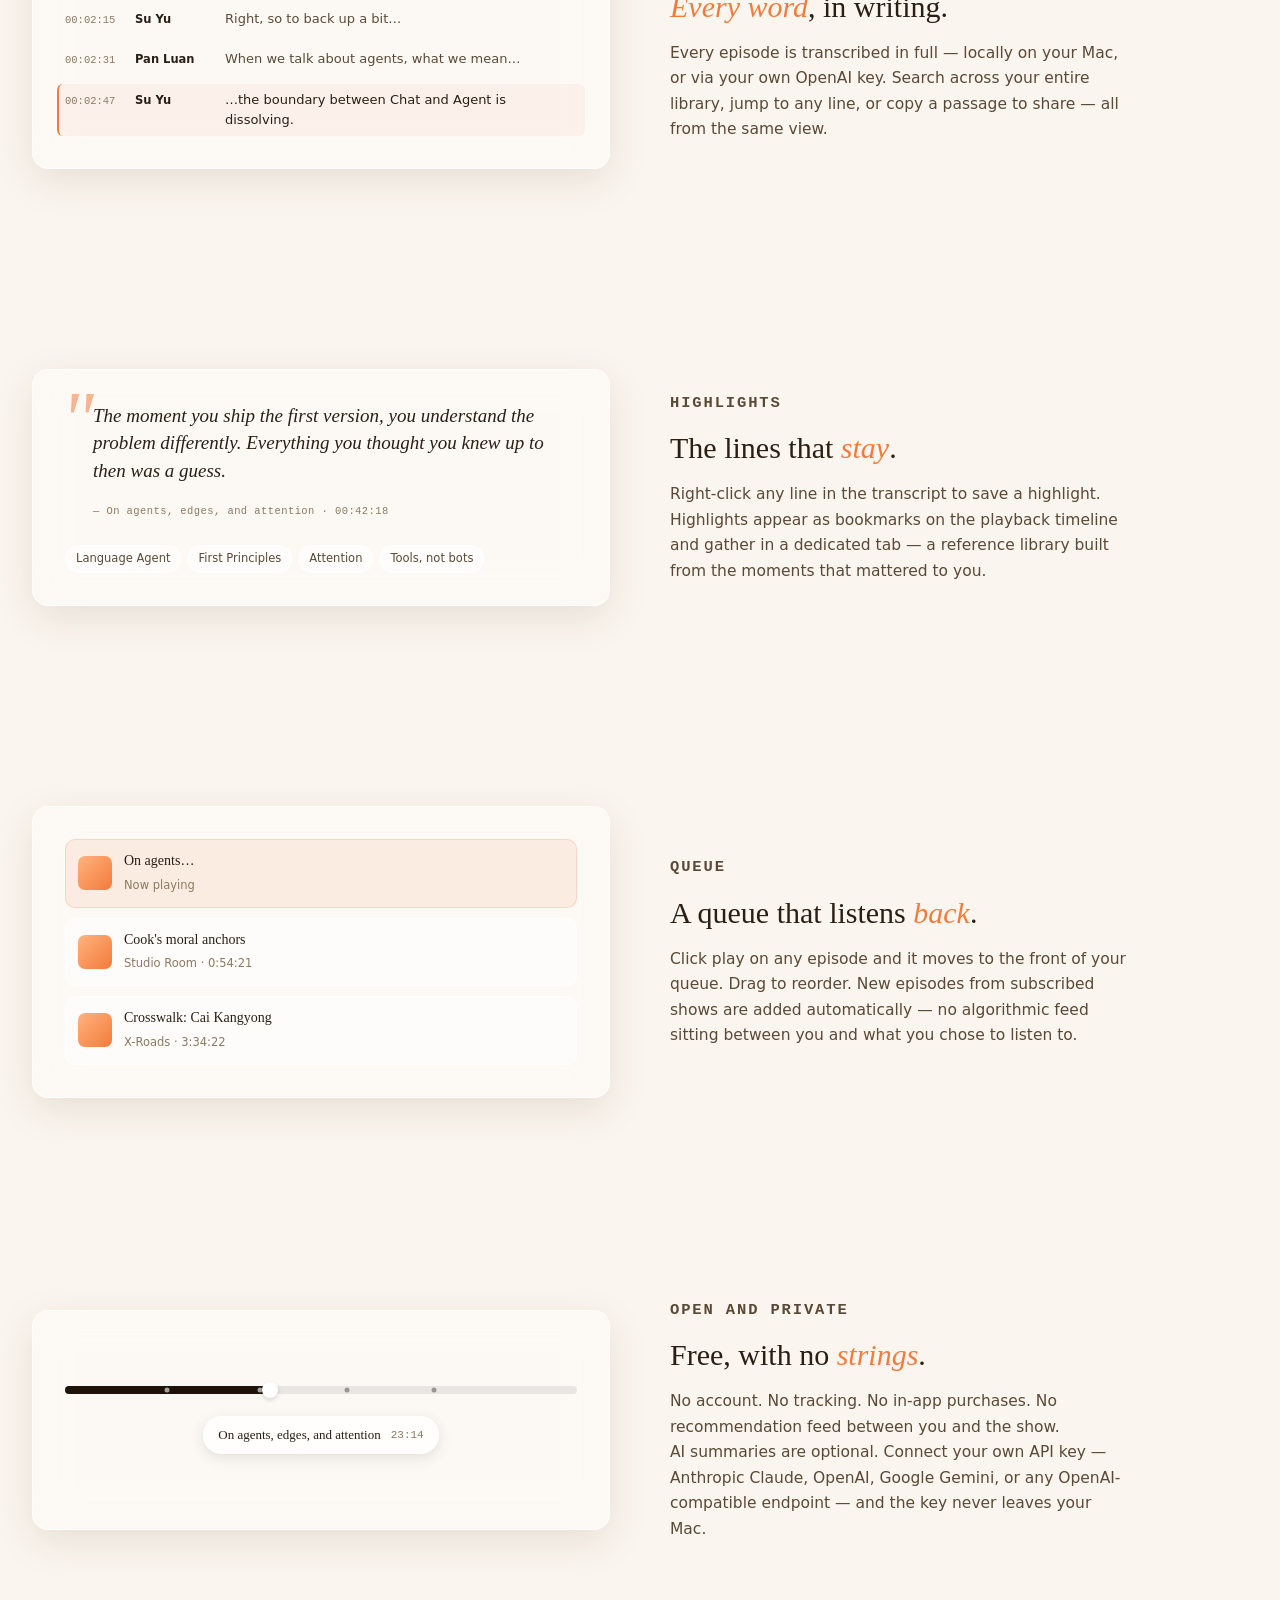
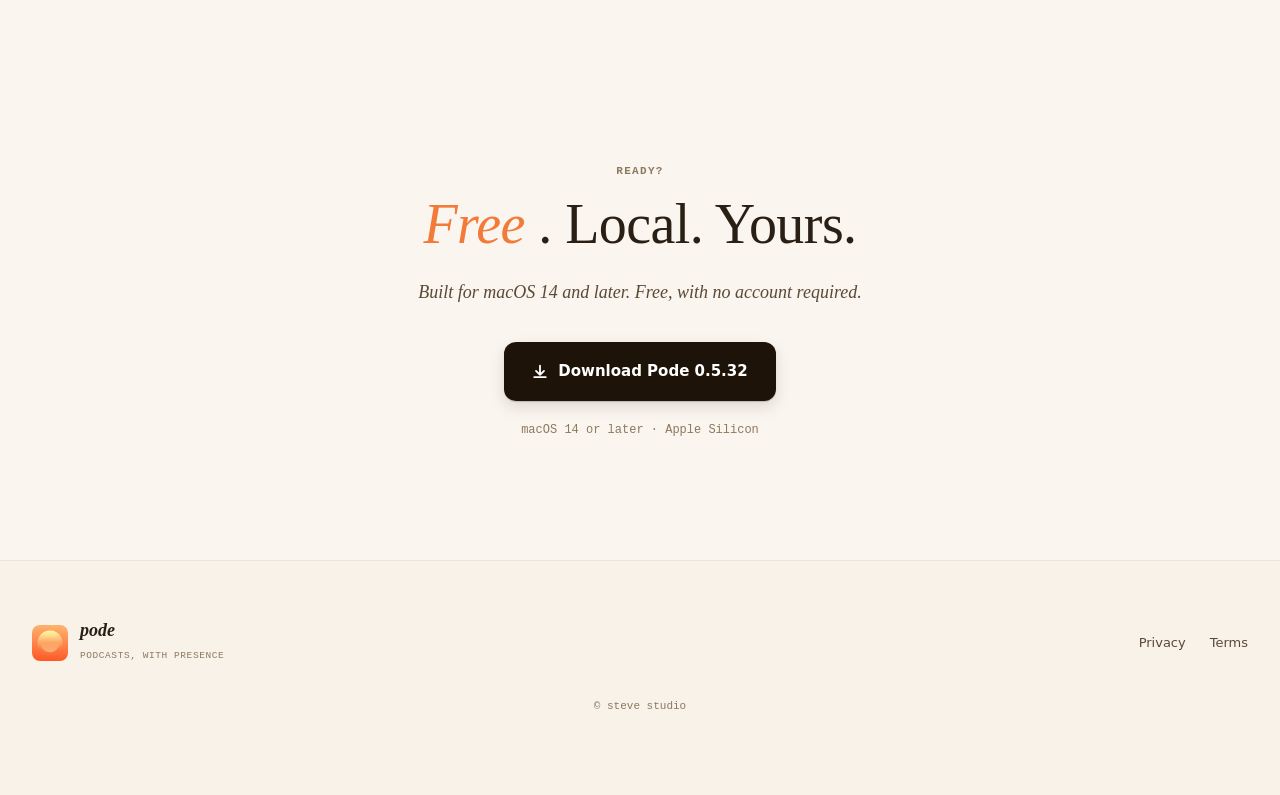
==== commit 0d770d09: "v0.5.32 — share links roughly half as long We were embedding summary, duration, and pub date in the " ====
--- a/docs/index.html
+++ b/docs/index.html
@@ -310,11 +310,11 @@
                 Built for macOS 14 and later. Free, with no account required.
             </p>
 
-            <a class="btn btn--primary btn--xl" href="./assets/Pode-0.5.31.dmg" download>
+            <a class="btn btn--primary btn--xl" href="./assets/Pode-0.5.32.dmg" download>
                 <svg width="16" height="16" viewBox="0 0 14 14" fill="none" stroke="currentColor" stroke-width="1.6" stroke-linecap="round" stroke-linejoin="round" style="margin-right: 10px;">
                     <path d="M7 1.5v8M3.5 6L7 9.5 10.5 6M2 11.5h10"/>
                 </svg>
-                <span data-i18n="cta.btn">Download Pode 0.5.31</span>
+                <span data-i18n="cta.btn">Download Pode 0.5.32</span>
             </a>
 
             <p class="cta__meta">
